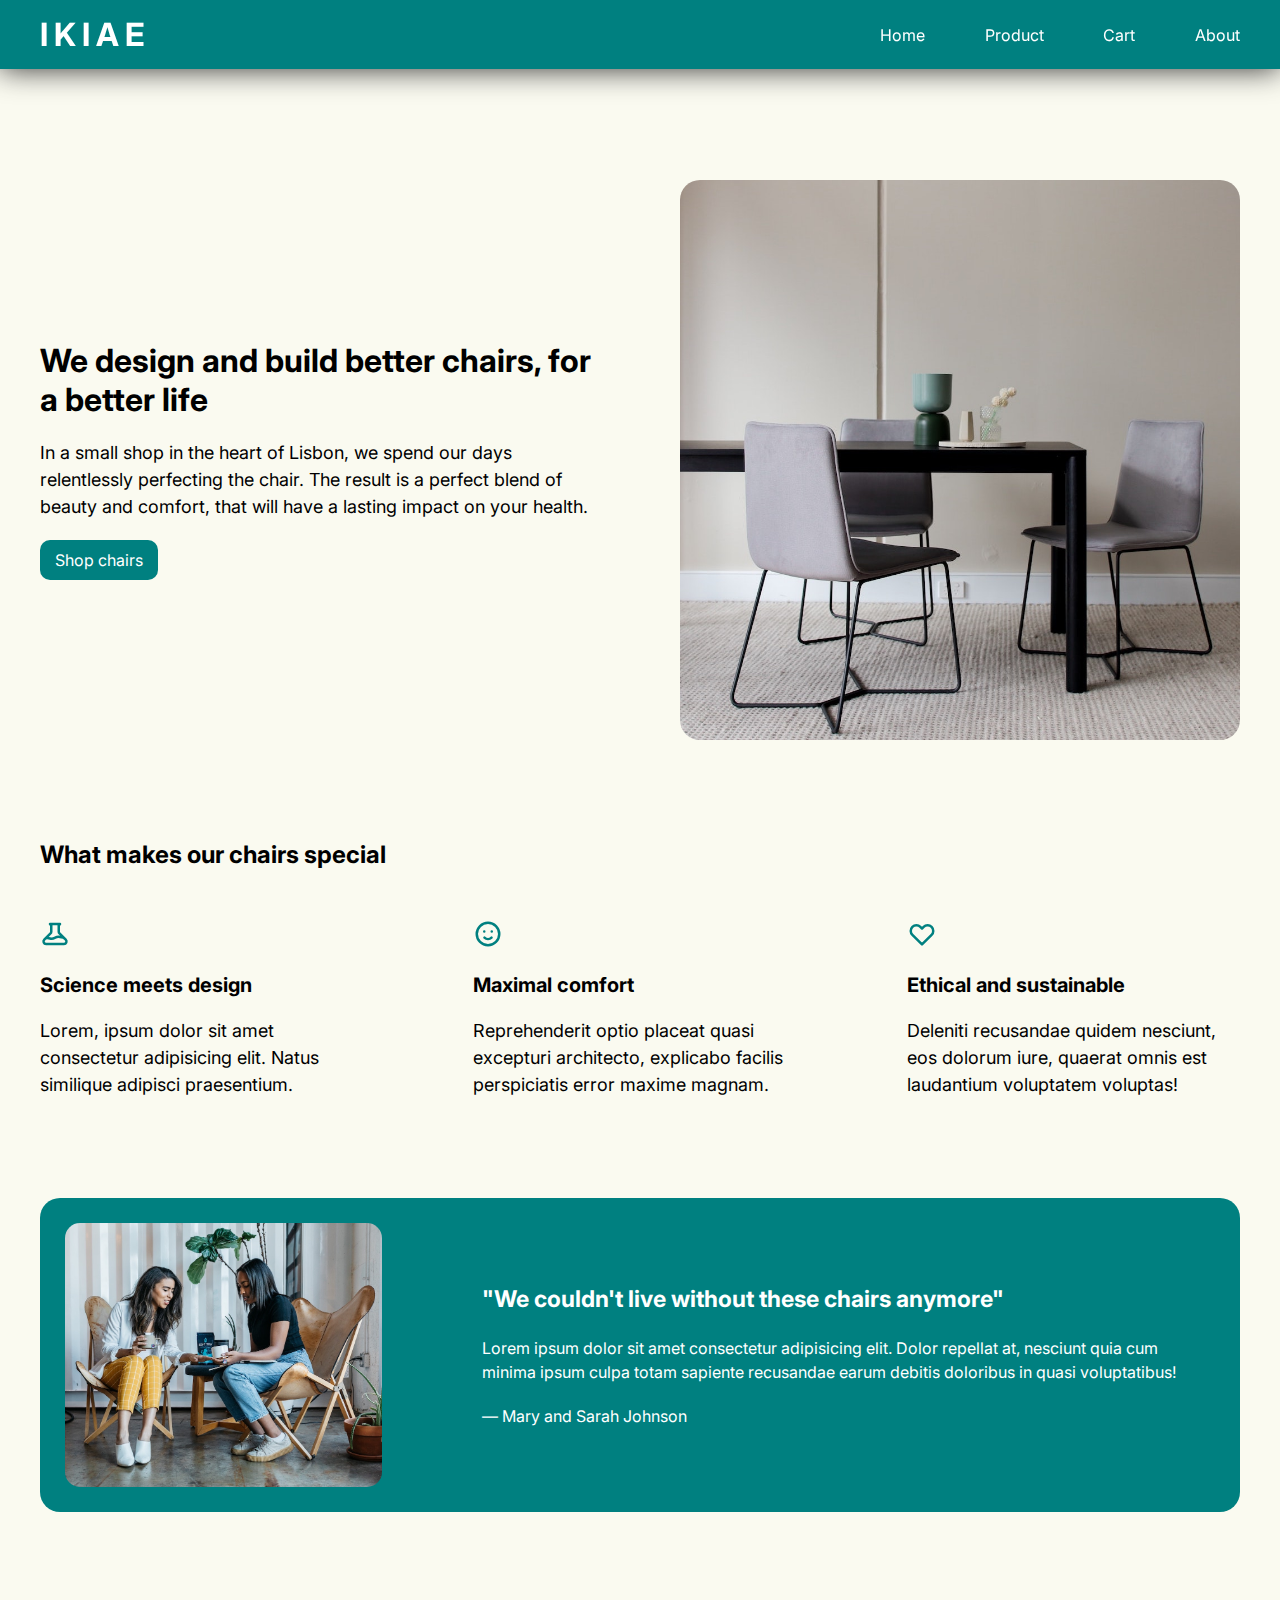
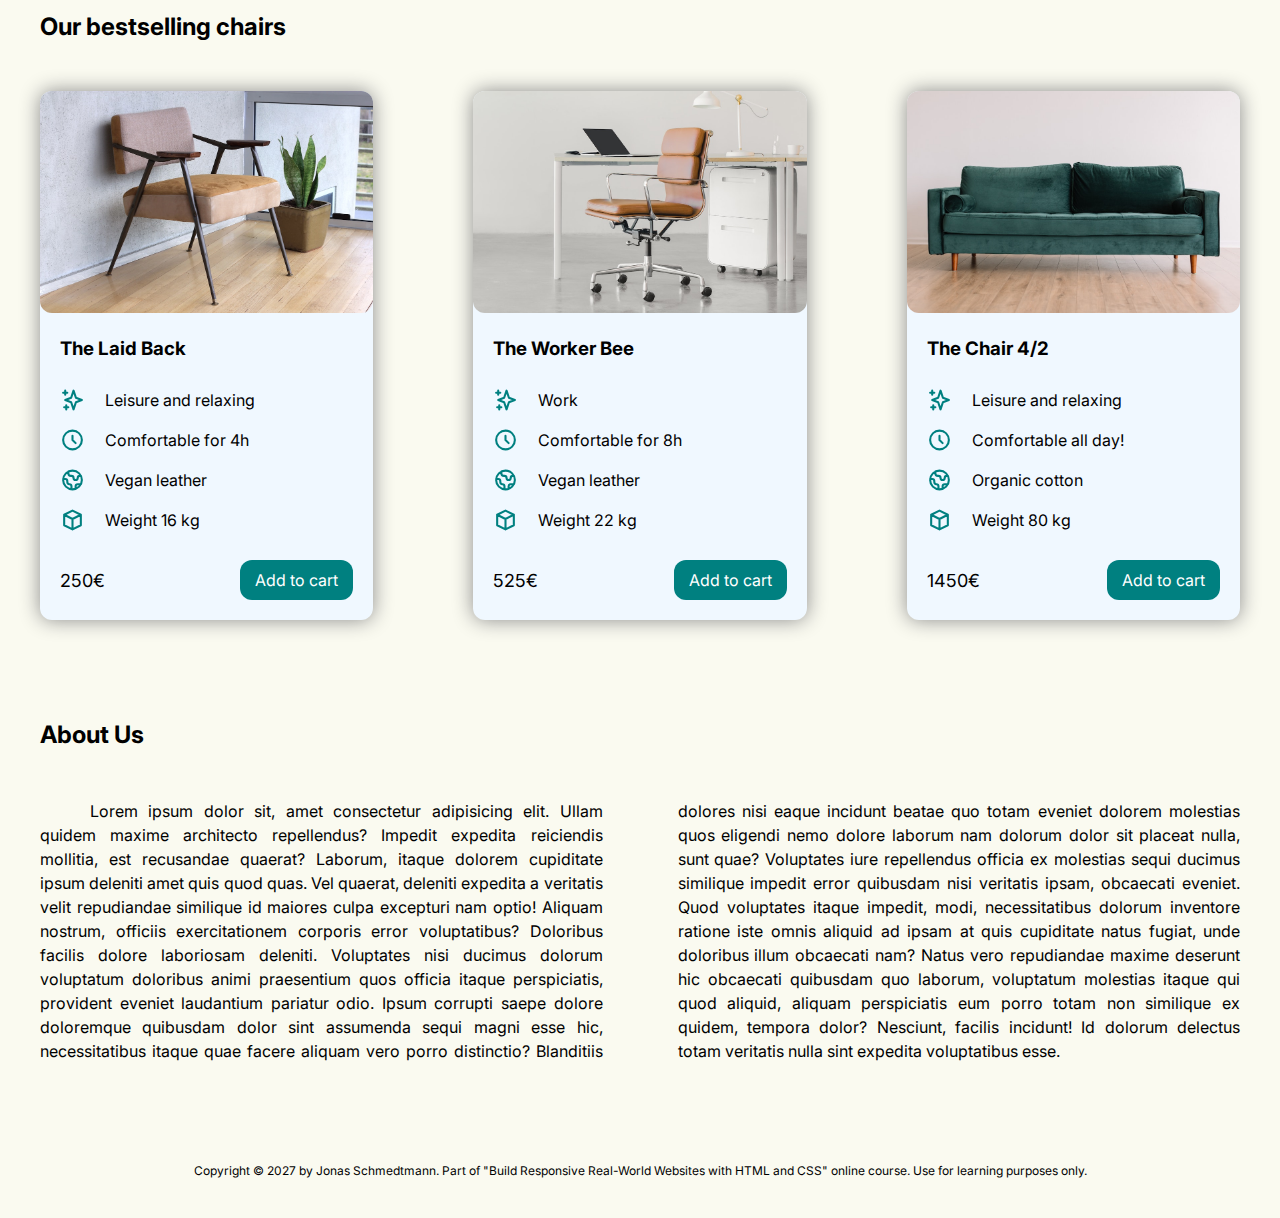
==== index.html @ 70941db6 "membuat project WP1" ====
<!DOCTYPE html>
<html lang="en">
  <head>
    <meta charset="UTF-8" />
    <meta http-equiv="X-UA-Compatible" content="IE=edge" />
    <meta name="viewport" content="width=device-width, initial-scale=1.0" />
    <link rel="stylesheet" href="style.css" />
    <!-- <link rel="stylesheet" href="style.css" /> -->

    <link rel="preconnect" href="https://fonts.googleapis.com" />
    <link rel="preconnect" href="https://fonts.gstatic.com" crossorigin />
    <link
      href="https://fonts.googleapis.com/css2?family=Golos+Text:wght@400;500;600;700;800;900&display=swap"
      rel="stylesheet"
    />

    <!-- inter -->
    <link rel="preconnect" href="https://fonts.googleapis.com" />
    <link rel="preconnect" href="https://fonts.gstatic.com" crossorigin />
    <link
      href="https://fonts.googleapis.com/css2?family=Inter:wght@100;200;300;400;500;600;700;800;900&display=swap"
      rel="stylesheet"
    />
    <title>PRACTICE</title>
  </head>
  <body>
    <div class="nav-container">
      <nav>
        <h1><a href="#">IKIAE</a></h1>
        <ul class="nav-list">
          <li><a href="#">Home</a></li>
          <li><a href="#product">Product</a></li>
          <li><a href="#">Cart</a></li>
          <li><a href="#about">About</a></li>
        </ul>
      </nav>
    </div>
    <div class="container">
      <header>
        <div class="header-text-box">
          <h1>We design and build better chairs, for a better life</h1>
          <p class="header-text">
            In a small shop in the heart of Lisbon, we spend our days
            relentlessly perfecting the chair. The result is a perfect blend of
            beauty and comfort, that will have a lasting impact on your health.
          </p>
          <a class="btn btn--big" href="#">Shop chairs</a>
        </div>
        <img class="hero-img" src="hero.jpg" alt="Photo" />
      </header>

      <section class="information-section">
        <h2>What makes our chairs special</h2>
        <div class="grid-3-cols">
          <div>
            <svg
              xmlns="http://www.w3.org/2000/svg"
              class="features-icon"
              fill="none"
              viewBox="0 0 24 24"
              stroke="currentColor"
            >
              <path
                stroke-linecap="round"
                stroke-linejoin="round"
                stroke-width="2"
                d="M19.428 15.428a2 2 0 00-1.022-.547l-2.387-.477a6 6 0 00-3.86.517l-.318.158a6 6 0 01-3.86.517L6.05 15.21a2 2 0 00-1.806.547M8 4h8l-1 1v5.172a2 2 0 00.586 1.414l5 5c1.26 1.26.367 3.414-1.415 3.414H4.828c-1.782 0-2.674-2.154-1.414-3.414l5-5A2 2 0 009 10.172V5L8 4z"
              />
            </svg>

            <p class="features-title"><strong>Science meets design</strong></p>
            <p class="features-text">
              Lorem, ipsum dolor sit amet consectetur adipisicing elit. Natus
              similique adipisci praesentium.
            </p>
          </div>

          <div>
            <svg
              xmlns="http://www.w3.org/2000/svg"
              class="features-icon"
              fill="none"
              viewBox="0 0 24 24"
              stroke="currentColor"
            >
              <path
                stroke-linecap="round"
                stroke-linejoin="round"
                stroke-width="2"
                d="M14.828 14.828a4 4 0 01-5.656 0M9 10h.01M15 10h.01M21 12a9 9 0 11-18 0 9 9 0 0118 0z"
              />
            </svg>
            <p class="features-title">
              <strong>Maximal comfort</strong>
            </p>
            <p class="features-text">
              Reprehenderit optio placeat quasi excepturi architecto, explicabo
              facilis perspiciatis error maxime magnam.
            </p>
          </div>

          <div>
            <svg
              xmlns="http://www.w3.org/2000/svg"
              class="features-icon"
              fill="none"
              viewBox="0 0 24 24"
              stroke="currentColor"
            >
              <path
                stroke-linecap="round"
                stroke-linejoin="round"
                stroke-width="2"
                d="M4.318 6.318a4.5 4.5 0 000 6.364L12 20.364l7.682-7.682a4.5 4.5 0 00-6.364-6.364L12 7.636l-1.318-1.318a4.5 4.5 0 00-6.364 0z"
              />
            </svg>
            <p class="features-title">
              <strong>Ethical and sustainable</strong>
            </p>
            <p class="features-text">
              Deleniti recusandae quidem nesciunt, eos dolorum iure, quaerat
              omnis est laudantium voluptatem voluptas!
            </p>
          </div>
        </div>
      </section>

      <section class="testimonial-section">
        <div class="grid-3-cols">
          <img src="customers.jpg" alt="People sitting on chairs" />
          <div class="testimonial-box">
            <h2>"We couldn't live without these chairs anymore"</h2>
            <blockquote class="testimonial-text">
              Lorem ipsum dolor sit amet consectetur adipisicing elit. Dolor
              repellat at, nesciunt quia cum minima ipsum culpa totam sapiente
              recusandae earum debitis doloribus in quasi voluptatibus!
            </blockquote>
            <p class="testimonial-author">&mdash; Mary and Sarah Johnson</p>
          </div>
        </div>
      </section>

      <section class="carousell">
        <h2 id="product">Our bestselling chairs</h2>
        <div class="grid-3-cols">
          <figure class="chair">
            <img src="chair-1.jpg" alt="Chair" />
            <div class="chair-box">
              <h3>The Laid Back</h3>
              <ul class="chair-details">
                <li>
                  <svg
                    xmlns="http://www.w3.org/2000/svg"
                    class="chair-icon"
                    fill="none"
                    viewBox="0 0 24 24"
                    stroke="currentColor"
                  >
                    <path
                      stroke-linecap="round"
                      stroke-linejoin="round"
                      stroke-width="2"
                      d="M5 3v4M3 5h4M6 17v4m-2-2h4m5-16l2.286 6.857L21 12l-5.714 2.143L13 21l-2.286-6.857L5 12l5.714-2.143L13 3z"
                    />
                  </svg>
                  <!-- Span is a generic INLINE text element, it doesn't have any meaning. It's like a div element, but inline -->
                  <span>Leisure and relaxing</span>
                </li>
                <li>
                  <svg
                    xmlns="http://www.w3.org/2000/svg"
                    class="chair-icon"
                    fill="none"
                    viewBox="0 0 24 24"
                    stroke="currentColor"
                  >
                    <path
                      stroke-linecap="round"
                      stroke-linejoin="round"
                      stroke-width="2"
                      d="M12 8v4l3 3m6-3a9 9 0 11-18 0 9 9 0 0118 0z"
                    />
                  </svg>
                  <span>Comfortable for 4h</span>
                </li>
                <li>
                  <svg
                    xmlns="http://www.w3.org/2000/svg"
                    class="chair-icon"
                    fill="none"
                    viewBox="0 0 24 24"
                    stroke="currentColor"
                  >
                    <path
                      stroke-linecap="round"
                      stroke-linejoin="round"
                      stroke-width="2"
                      d="M3.055 11H5a2 2 0 012 2v1a2 2 0 002 2 2 2 0 012 2v2.945M8 3.935V5.5A2.5 2.5 0 0010.5 8h.5a2 2 0 012 2 2 2 0 104 0 2 2 0 012-2h1.064M15 20.488V18a2 2 0 012-2h3.064M21 12a9 9 0 11-18 0 9 9 0 0118 0z"
                    />
                  </svg>
                  <span>Vegan leather</span>
                </li>
                <li>
                  <svg
                    xmlns="http://www.w3.org/2000/svg"
                    class="chair-icon"
                    fill="none"
                    viewBox="0 0 24 24"
                    stroke="currentColor"
                  >
                    <path
                      stroke-linecap="round"
                      stroke-linejoin="round"
                      stroke-width="2"
                      d="M20 7l-8-4-8 4m16 0l-8 4m8-4v10l-8 4m0-10L4 7m8 4v10M4 7v10l8 4"
                    />
                  </svg>
                  <span>Weight 16 kg</span>
                </li>
              </ul>
              <div class="chair-price">
                <strong>250€</strong>
                <a href="#" class="btn btn--small">Add to cart</a>
              </div>
            </div>
          </figure>

          <figure class="chair">
            <img src="chair-2.jpg" alt="Chair" />
            <div class="chair-box">
              <h3>The Worker Bee</h3>
              <ul class="chair-details">
                <li>
                  <svg
                    xmlns="http://www.w3.org/2000/svg"
                    class="chair-icon"
                    fill="none"
                    viewBox="0 0 24 24"
                    stroke="currentColor"
                  >
                    <path
                      stroke-linecap="round"
                      stroke-linejoin="round"
                      stroke-width="2"
                      d="M5 3v4M3 5h4M6 17v4m-2-2h4m5-16l2.286 6.857L21 12l-5.714 2.143L13 21l-2.286-6.857L5 12l5.714-2.143L13 3z"
                    />
                  </svg>
                  <span>Work</span>
                </li>
                <li>
                  <svg
                    xmlns="http://www.w3.org/2000/svg"
                    class="chair-icon"
                    fill="none"
                    viewBox="0 0 24 24"
                    stroke="currentColor"
                  >
                    <path
                      stroke-linecap="round"
                      stroke-linejoin="round"
                      stroke-width="2"
                      d="M12 8v4l3 3m6-3a9 9 0 11-18 0 9 9 0 0118 0z"
                    />
                  </svg>
                  <span>Comfortable for 8h</span>
                </li>
                <li>
                  <svg
                    xmlns="http://www.w3.org/2000/svg"
                    class="chair-icon"
                    fill="none"
                    viewBox="0 0 24 24"
                    stroke="currentColor"
                  >
                    <path
                      stroke-linecap="round"
                      stroke-linejoin="round"
                      stroke-width="2"
                      d="M3.055 11H5a2 2 0 012 2v1a2 2 0 002 2 2 2 0 012 2v2.945M8 3.935V5.5A2.5 2.5 0 0010.5 8h.5a2 2 0 012 2 2 2 0 104 0 2 2 0 012-2h1.064M15 20.488V18a2 2 0 012-2h3.064M21 12a9 9 0 11-18 0 9 9 0 0118 0z"
                    />
                  </svg>
                  <span>Vegan leather</span>
                </li>
                <li>
                  <svg
                    xmlns="http://www.w3.org/2000/svg"
                    class="chair-icon"
                    fill="none"
                    viewBox="0 0 24 24"
                    stroke="currentColor"
                  >
                    <path
                      stroke-linecap="round"
                      stroke-linejoin="round"
                      stroke-width="2"
                      d="M20 7l-8-4-8 4m16 0l-8 4m8-4v10l-8 4m0-10L4 7m8 4v10M4 7v10l8 4"
                    />
                  </svg>
                  <span>Weight 22 kg</span>
                </li>
              </ul>
              <div class="chair-price">
                <strong>525€</strong>
                <a href="#" class="btn btn--small">Add to cart</a>
              </div>
            </div>
          </figure>

          <figure class="chair">
            <img src="chair-3.jpg" alt="Chair" />
            <div class="chair-box">
              <h3>The Chair 4/2</h3>
              <ul class="chair-details">
                <li>
                  <svg
                    xmlns="http://www.w3.org/2000/svg"
                    class="chair-icon"
                    fill="none"
                    viewBox="0 0 24 24"
                    stroke="currentColor"
                  >
                    <path
                      stroke-linecap="round"
                      stroke-linejoin="round"
                      stroke-width="2"
                      d="M5 3v4M3 5h4M6 17v4m-2-2h4m5-16l2.286 6.857L21 12l-5.714 2.143L13 21l-2.286-6.857L5 12l5.714-2.143L13 3z"
                    />
                  </svg>
                  <span>Leisure and relaxing</span>
                </li>
                <li>
                  <svg
                    xmlns="http://www.w3.org/2000/svg"
                    class="chair-icon"
                    fill="none"
                    viewBox="0 0 24 24"
                    stroke="currentColor"
                  >
                    <path
                      stroke-linecap="round"
                      stroke-linejoin="round"
                      stroke-width="2"
                      d="M12 8v4l3 3m6-3a9 9 0 11-18 0 9 9 0 0118 0z"
                    />
                  </svg>
                  <span>Comfortable all day!</span>
                </li>
                <li>
                  <svg
                    xmlns="http://www.w3.org/2000/svg"
                    class="chair-icon"
                    fill="none"
                    viewBox="0 0 24 24"
                    stroke="currentColor"
                  >
                    <path
                      stroke-linecap="round"
                      stroke-linejoin="round"
                      stroke-width="2"
                      d="M3.055 11H5a2 2 0 012 2v1a2 2 0 002 2 2 2 0 012 2v2.945M8 3.935V5.5A2.5 2.5 0 0010.5 8h.5a2 2 0 012 2 2 2 0 104 0 2 2 0 012-2h1.064M15 20.488V18a2 2 0 012-2h3.064M21 12a9 9 0 11-18 0 9 9 0 0118 0z"
                    />
                  </svg>
                  <span>Organic cotton</span>
                </li>
                <li>
                  <svg
                    xmlns="http://www.w3.org/2000/svg"
                    class="chair-icon"
                    fill="none"
                    viewBox="0 0 24 24"
                    stroke="currentColor"
                  >
                    <path
                      stroke-linecap="round"
                      stroke-linejoin="round"
                      stroke-width="2"
                      d="M20 7l-8-4-8 4m16 0l-8 4m8-4v10l-8 4m0-10L4 7m8 4v10M4 7v10l8 4"
                    />
                  </svg>
                  <span>Weight 80 kg</span>
                </li>
              </ul>
              <div class="chair-price">
                <strong>1450€</strong>
                <a href="#" class="btn btn--small">Add to cart</a>
              </div>
            </div>
          </figure>
        </div>
      </section>

      <section id="about" class="about">
        <h2>About Us</h2>
        <p class="about-text">
          Lorem ipsum dolor sit, amet consectetur adipisicing elit. Ullam quidem
          maxime architecto repellendus? Impedit expedita reiciendis mollitia,
          est recusandae quaerat? Laborum, itaque dolorem cupiditate ipsum
          deleniti amet quis quod quas. Vel quaerat, deleniti expedita a
          veritatis velit repudiandae similique id maiores culpa excepturi nam
          optio! Aliquam nostrum, officiis exercitationem corporis error
          voluptatibus? Doloribus facilis dolore laboriosam deleniti. Voluptates
          nisi ducimus dolorum voluptatum doloribus animi praesentium quos
          officia itaque perspiciatis, provident eveniet laudantium pariatur
          odio. Ipsum corrupti saepe dolore doloremque quibusdam dolor sint
          assumenda sequi magni esse hic, necessitatibus itaque quae facere
          aliquam vero porro distinctio? Blanditiis dolores nisi eaque incidunt
          beatae quo totam eveniet dolorem molestias quos eligendi nemo dolore
          laborum nam dolorum dolor sit placeat nulla, sunt quae? Voluptates
          iure repellendus officia ex molestias sequi ducimus similique impedit
          error quibusdam nisi veritatis ipsam, obcaecati eveniet. Quod
          voluptates itaque impedit, modi, necessitatibus dolorum inventore
          ratione iste omnis aliquid ad ipsam at quis cupiditate natus fugiat,
          unde doloribus illum obcaecati nam? Natus vero repudiandae maxime
          deserunt hic obcaecati quibusdam quo laborum, voluptatum molestias
          itaque qui quod aliquid, aliquam perspiciatis eum porro totam non
          similique ex quidem, tempora dolor? Nesciunt, facilis incidunt! Id
          dolorum delectus totam veritatis nulla sint expedita voluptatibus
          esse.
        </p>
      </section>

      <footer>
        Copyright &copy; 2027 by Jonas Schmedtmann. Part of "Build Responsive
        Real-World Websites with HTML and CSS" online course. Use for learning
        purposes only.
      </footer>
    </div>
  </body>
</html>
---- style.css ----
* {
  margin: 0;
  padding: 0;
  box-sizing: border-box;
}

html {
  scroll-behavior: smooth;
}

body {
  /* font-family: sans-serif; */
  font-family: "Inter", sans-serif;
  /* font-family: "Golos Text", sans-serif; */
  background-color: rgb(250, 250, 240);
}

.container {
  max-width: 1280px;
  margin: 0 auto;
  padding: 40px;
}

img {
  width: 100%;
}

/* ================= NAV SECTION =================*/
.nav-container {
  width: 100%;
  background-color: teal;
  position: fixed;
  box-shadow: 0px 0px 30px 0px rgb(46, 46, 46);
}

.nav-container > nav {
  margin: 0 auto;
  max-width: 1280px;
  display: grid;
  /* grid-template-columns: repeat(2, 1fr); */
  /* grid-template-columns: 1fr 400px; */
  grid-template-columns: 70% 30%;
  padding: 15px 40px;
  justify-content: center;
}

nav h1 a {
  text-decoration: none;
  color: white;
  letter-spacing: 6px;
}

.nav-list {
  display: flex;
  justify-content: space-between;
  align-items: center;
}

.nav-list li {
  display: block;
  list-style-type: none;
}

.nav-list li a {
  text-decoration: none;
  color: white;
}

.nav-list li a:hover {
  color: wheat;
}

/* GRID */
/* nav {
  display: grid;
  grid-template-columns: 1fr 400px;
  padding: 20px 100px;
  background-color: teal;
}

nav h1 a {
  text-decoration: none;
  color: white;
  letter-spacing: 6px;
}

.nav-list {
  display: grid;
  grid-template-columns: repeat(4, 1fr);
}

.nav-list li {
  list-style-type: none;
}

.nav-list li a {
  text-decoration: none;
  color: white;
} */

/* FLEXBOX */
/* nav {
  display: flex;
  justify-content: space-around;
  padding: 20px 50px;
  background-color: teal;
  color: white;
}

.nav-list ul {
  display: flex;
  justify-content: space-around;
}

.nav-list li {
  display: inline-block;
  list-style-type: none;
}

.nav-list li a {
  text-decoration: none;
  color: white;
} */

/* ================= HERO SECTION =================*/

.hero-img {
  width: 100%;
  border-radius: 20px;
}

/* .hero-img {
  background-image: url("hero.jpg");
  background-size: contain no-repeat;
  background-position: center;
  border-radius: 30px;
} */

header {
  display: grid;
  grid-template-columns: repeat(2, 1fr);
  column-gap: 80px;
  margin-top: 50px;
  margin-top: 140px;
  margin-bottom: 100px;
}

.header-text-box {
  align-self: center;
}

.header-text {
  margin-bottom: 20px;
  line-height: 1.5;
  font-size: 18px;
}

.header-text-box h1 {
  margin-bottom: 20px;
}

/*button*/
.header-text-box a {
  background-color: teal;
  text-decoration: none;
  color: white;
  border-radius: 10px;
  display: inline-block;
  padding: 10px 15px;
}

.btn:hover {
  background-color: rgb(0, 112, 112);
}

/* ================= 1st SECTION =================*/
.information-section {
  margin-bottom: 100px;
}

.information-section > h2 {
  margin-bottom: 50px;
  font-size: 24px;
}

.grid-3-cols {
  display: grid;
  grid-template-columns: repeat(3, 1fr);
  column-gap: 100px;
}

.features-icon {
  width: 30px;
  margin-bottom: 20px;
  color: teal;
}

.features-title {
  margin-bottom: 20px;
  font-size: 20px;
}

.features-text {
  letter-spacing: 1.5;
  line-height: 1.5;
  font-size: 18px;
}

/* ================= 2nd SECTION =================*/
.testimonial-section {
  display: grid;
  background-color: teal;
  padding: 25px;
  border-radius: 20px;
  margin-bottom: 100px;
}

.grid-3-cols > img {
  border-radius: 15px;
}

.testimonial-box {
  grid-column: 2 / 4;
  color: white;
  line-height: 1.5;
  align-self: center;
}

.testimonial-box > h2 {
  font-size: 23px;
}

.testimonial-box > h2,
.testimonial-box > blockquote {
  margin-bottom: 20px;
}

/* ================= 2nd SECTION =================*/
.carousell {
  margin-bottom: 100px;
}

.carousell > h2 {
  margin-bottom: 50px;
}

.chair {
  grid-template-rows: repeat(2, 1fr);
  background-color: aliceblue;
  border-radius: 12px;
  display: inline-block;
  box-shadow: 0px 0px 20px 0px rgb(139, 139, 139);
}

.chair > img {
  border-radius: 12px;
  /* overflow-clip-margin: content-box;
  overflow: clip; */
  transition-timing-function: ease-in-out;
  transition: 0.2s;
}

.chair > img:hover {
  transform: scale(1.1);
}

.chair-box {
  margin: 20px;
}

.chair-box > h3,
.chair-box > ul {
  margin-bottom: 20px;
}

.chair-box > ul > li {
  list-style-type: none;
  display: flex;
  align-content: center;
  /* list-style-image: url(); */
}

.chair-icon {
  width: 25px;
  color: teal;
  margin-right: 20px;
}

.chair-details {
  line-height: 2.5;
}

/* .chair-details li span {
  font-size: 15px;
} */

.chair-price {
  display: flex;
  justify-content: space-between;
  align-items: center;
}

.chair-price > strong {
  font-size: 18px;
  font-weight: 400;
}

.chair-price > a {
  padding: 10px 15px;
  border-radius: 12px;
  background-color: teal;
  color: white;
  text-decoration: none;
}

footer {
  font-size: 12px;
  text-align: center;
}

/* ======================== ABOUT US ======================== */
.about {
  margin-bottom: 100px;
}

.about > h2 {
  margin-bottom: 50px;
}

.about > .about-text {
  line-height: 1.5;
  text-indent: 50px;
  column-count: 2;
  column-gap: 75px;
  text-align: justify;
}

/* ================ RESPONSIVE ================ */
@media screen and (max-width:1024px ) {
  .testimonial-3-cols {
    grid-template-columns: repeat(2, 1fr);
    gap: 50px;
    font-size: 16px;
  }
}


@media screen and (max-width:768px ) {
  .testimonial-3-cols {
    display: flex;
    flex-direction: column;
    padding: 30px;
  }
}


/*module.exports = {
  theme: {
    screens: {
      @media (min-width: 640px) { ... };
      // => @media (min-width: 768px) { ... }
      
      'lg': '1024px',
      // => @media (min-width: 1024px) { ... }

      'xl': '1280px',
      // => @media (min-width: 1280px) { ... }

      '2xl': '1536px',
      // => @media (min-width: 1536px) { ... }
    }
  }
} */
---- style.css ----
* {
  margin: 0;
  padding: 0;
  box-sizing: border-box;
}

html {
  scroll-behavior: smooth;
}

body {
  /* font-family: sans-serif; */
  font-family: "Inter", sans-serif;
  /* font-family: "Golos Text", sans-serif; */
  background-color: rgb(250, 250, 240);
}

.container {
  max-width: 1280px;
  margin: 0 auto;
  padding: 40px;
}

img {
  width: 100%;
}

/* ================= NAV SECTION =================*/
.nav-container {
  width: 100%;
  background-color: teal;
  position: fixed;
  box-shadow: 0px 0px 30px 0px rgb(46, 46, 46);
}

.nav-container > nav {
  margin: 0 auto;
  max-width: 1280px;
  display: grid;
  /* grid-template-columns: repeat(2, 1fr); */
  /* grid-template-columns: 1fr 400px; */
  grid-template-columns: 70% 30%;
  padding: 15px 40px;
  justify-content: center;
}

nav h1 a {
  text-decoration: none;
  color: white;
  letter-spacing: 6px;
}

.nav-list {
  display: flex;
  justify-content: space-between;
  align-items: center;
}

.nav-list li {
  display: block;
  list-style-type: none;
}

.nav-list li a {
  text-decoration: none;
  color: white;
}

.nav-list li a:hover {
  color: wheat;
}

/* GRID */
/* nav {
  display: grid;
  grid-template-columns: 1fr 400px;
  padding: 20px 100px;
  background-color: teal;
}

nav h1 a {
  text-decoration: none;
  color: white;
  letter-spacing: 6px;
}

.nav-list {
  display: grid;
  grid-template-columns: repeat(4, 1fr);
}

.nav-list li {
  list-style-type: none;
}

.nav-list li a {
  text-decoration: none;
  color: white;
} */

/* FLEXBOX */
/* nav {
  display: flex;
  justify-content: space-around;
  padding: 20px 50px;
  background-color: teal;
  color: white;
}

.nav-list ul {
  display: flex;
  justify-content: space-around;
}

.nav-list li {
  display: inline-block;
  list-style-type: none;
}

.nav-list li a {
  text-decoration: none;
  color: white;
} */

/* ================= HERO SECTION =================*/

.hero-img {
  width: 100%;
  border-radius: 20px;
}

/* .hero-img {
  background-image: url("hero.jpg");
  background-size: contain no-repeat;
  background-position: center;
  border-radius: 30px;
} */

header {
  display: grid;
  grid-template-columns: repeat(2, 1fr);
  column-gap: 80px;
  margin-top: 50px;
  margin-top: 140px;
  margin-bottom: 100px;
}

.header-text-box {
  align-self: center;
}

.header-text {
  margin-bottom: 20px;
  line-height: 1.5;
  font-size: 18px;
}

.header-text-box h1 {
  margin-bottom: 20px;
}

/*button*/
.header-text-box a {
  background-color: teal;
  text-decoration: none;
  color: white;
  border-radius: 10px;
  display: inline-block;
  padding: 10px 15px;
}

.btn:hover {
  background-color: rgb(0, 112, 112);
}

/* ================= 1st SECTION =================*/
.information-section {
  margin-bottom: 100px;
}

.information-section > h2 {
  margin-bottom: 50px;
  font-size: 24px;
}

.grid-3-cols {
  display: grid;
  grid-template-columns: repeat(3, 1fr);
  column-gap: 100px;
}

.features-icon {
  width: 30px;
  margin-bottom: 20px;
  color: teal;
}

.features-title {
  margin-bottom: 20px;
  font-size: 20px;
}

.features-text {
  letter-spacing: 1.5;
  line-height: 1.5;
  font-size: 18px;
}

/* ================= 2nd SECTION =================*/
.testimonial-section {
  display: grid;
  background-color: teal;
  padding: 25px;
  border-radius: 20px;
  margin-bottom: 100px;
}

.grid-3-cols > img {
  border-radius: 15px;
}

.testimonial-box {
  grid-column: 2 / 4;
  color: white;
  line-height: 1.5;
  align-self: center;
}

.testimonial-box > h2 {
  font-size: 23px;
}

.testimonial-box > h2,
.testimonial-box > blockquote {
  margin-bottom: 20px;
}

/* ================= 2nd SECTION =================*/
.carousell {
  margin-bottom: 100px;
}

.carousell > h2 {
  margin-bottom: 50px;
}

.chair {
  grid-template-rows: repeat(2, 1fr);
  background-color: aliceblue;
  border-radius: 12px;
  display: inline-block;
  box-shadow: 0px 0px 20px 0px rgb(139, 139, 139);
}

.chair > img {
  border-radius: 12px;
  /* overflow-clip-margin: content-box;
  overflow: clip; */
  transition-timing-function: ease-in-out;
  transition: 0.2s;
}

.chair > img:hover {
  transform: scale(1.1);
}

.chair-box {
  margin: 20px;
}

.chair-box > h3,
.chair-box > ul {
  margin-bottom: 20px;
}

.chair-box > ul > li {
  list-style-type: none;
  display: flex;
  align-content: center;
  /* list-style-image: url(); */
}

.chair-icon {
  width: 25px;
  color: teal;
  margin-right: 20px;
}

.chair-details {
  line-height: 2.5;
}

/* .chair-details li span {
  font-size: 15px;
} */

.chair-price {
  display: flex;
  justify-content: space-between;
  align-items: center;
}

.chair-price > strong {
  font-size: 18px;
  font-weight: 400;
}

.chair-price > a {
  padding: 10px 15px;
  border-radius: 12px;
  background-color: teal;
  color: white;
  text-decoration: none;
}

footer {
  font-size: 12px;
  text-align: center;
}

/* ======================== ABOUT US ======================== */
.about {
  margin-bottom: 100px;
}

.about > h2 {
  margin-bottom: 50px;
}

.about > .about-text {
  line-height: 1.5;
  text-indent: 50px;
  column-count: 2;
  column-gap: 75px;
  text-align: justify;
}

/* ================ RESPONSIVE ================ */
@media screen and (max-width:1024px ) {
  .testimonial-3-cols {
    grid-template-columns: repeat(2, 1fr);
    gap: 50px;
    font-size: 16px;
  }
}


@media screen and (max-width:768px ) {
  .testimonial-3-cols {
    display: flex;
    flex-direction: column;
    padding: 30px;
  }
}


/*module.exports = {
  theme: {
    screens: {
      @media (min-width: 640px) { ... };
      // => @media (min-width: 768px) { ... }
      
      'lg': '1024px',
      // => @media (min-width: 1024px) { ... }

      'xl': '1280px',
      // => @media (min-width: 1280px) { ... }

      '2xl': '1536px',
      // => @media (min-width: 1536px) { ... }
    }
  }
} */
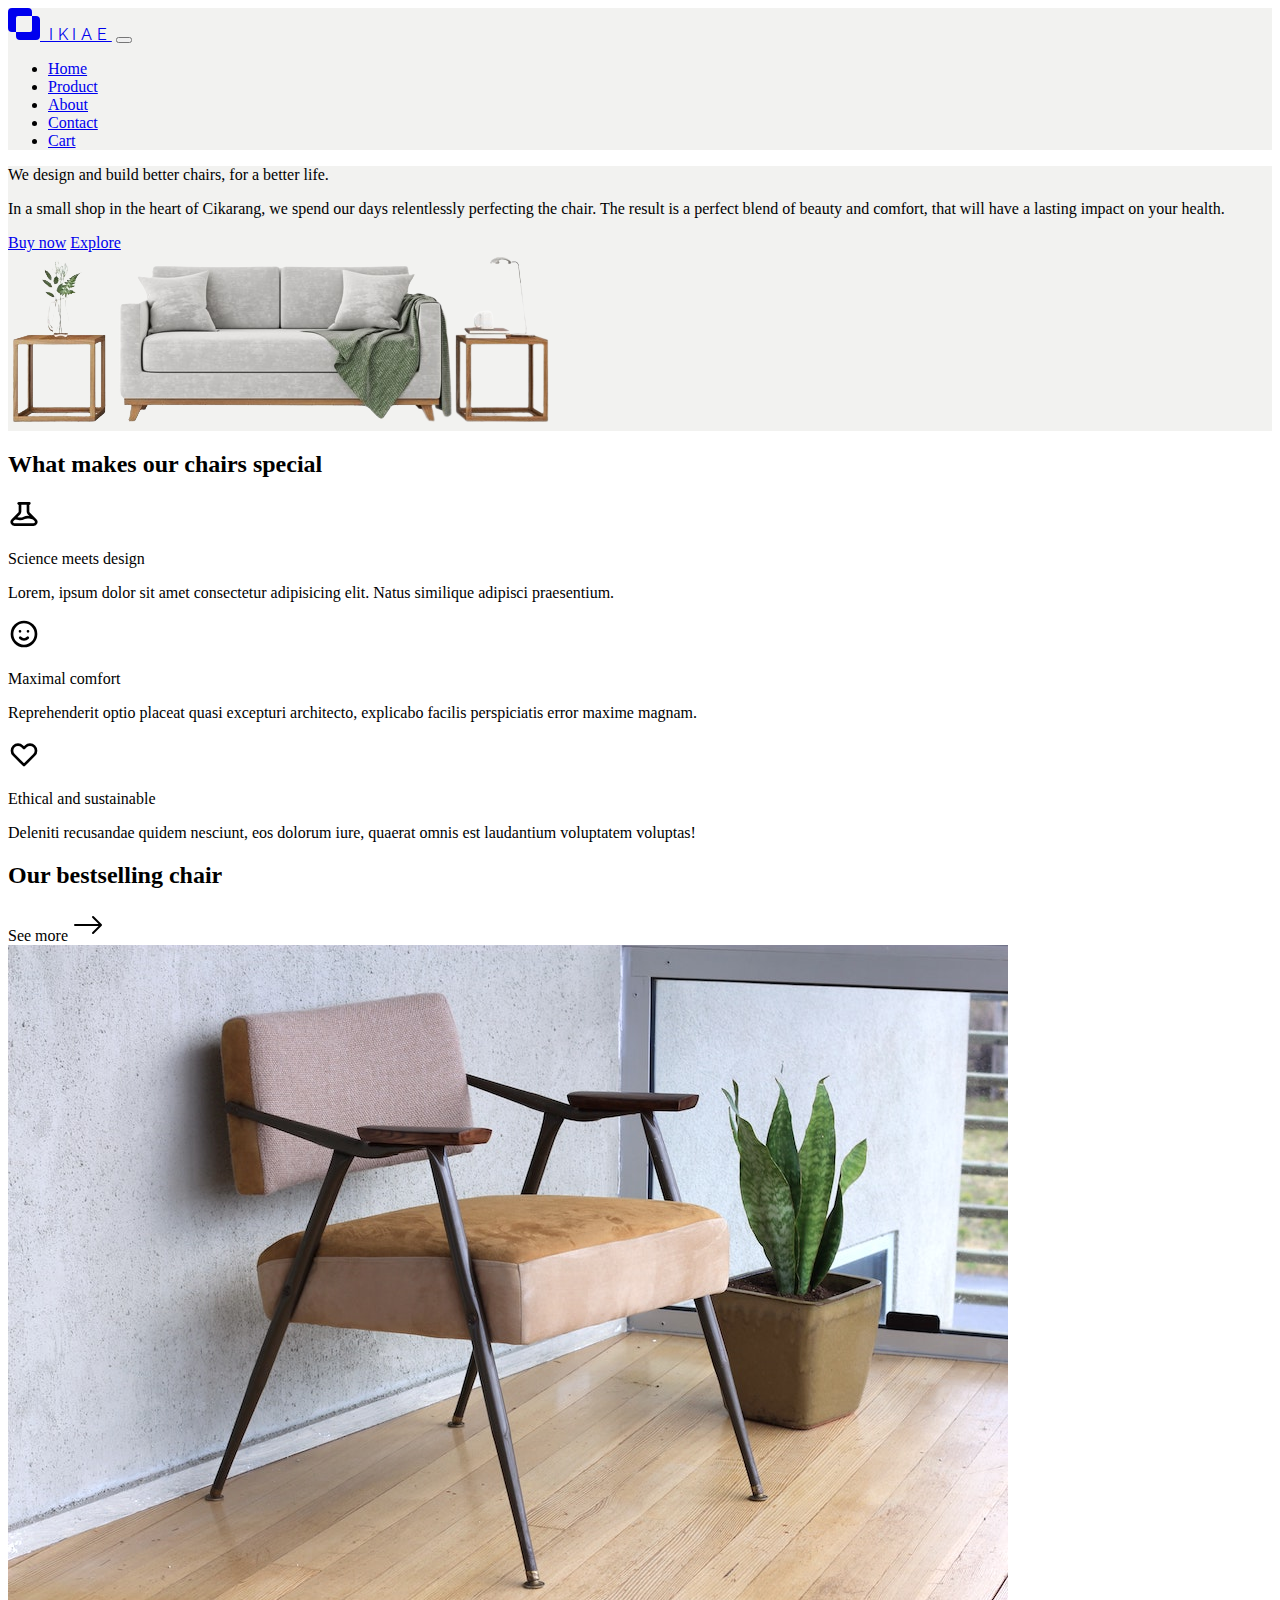
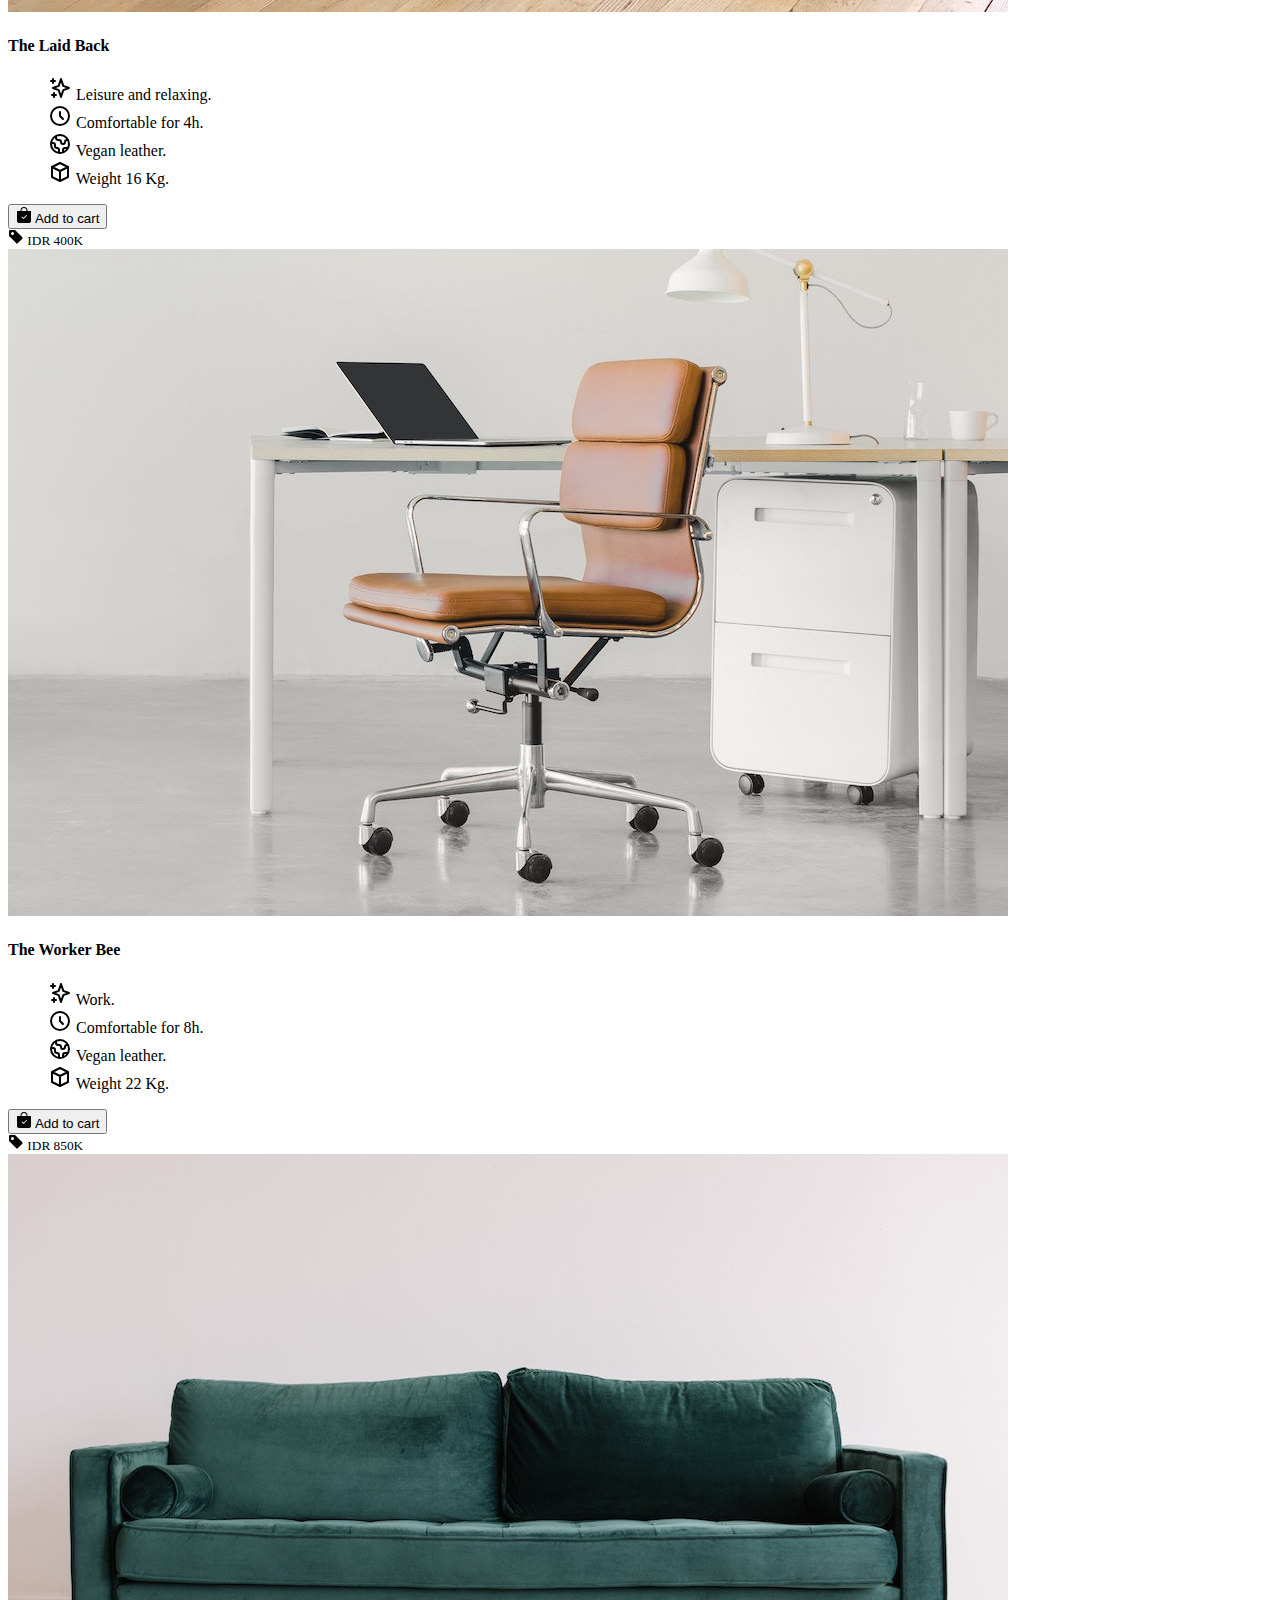
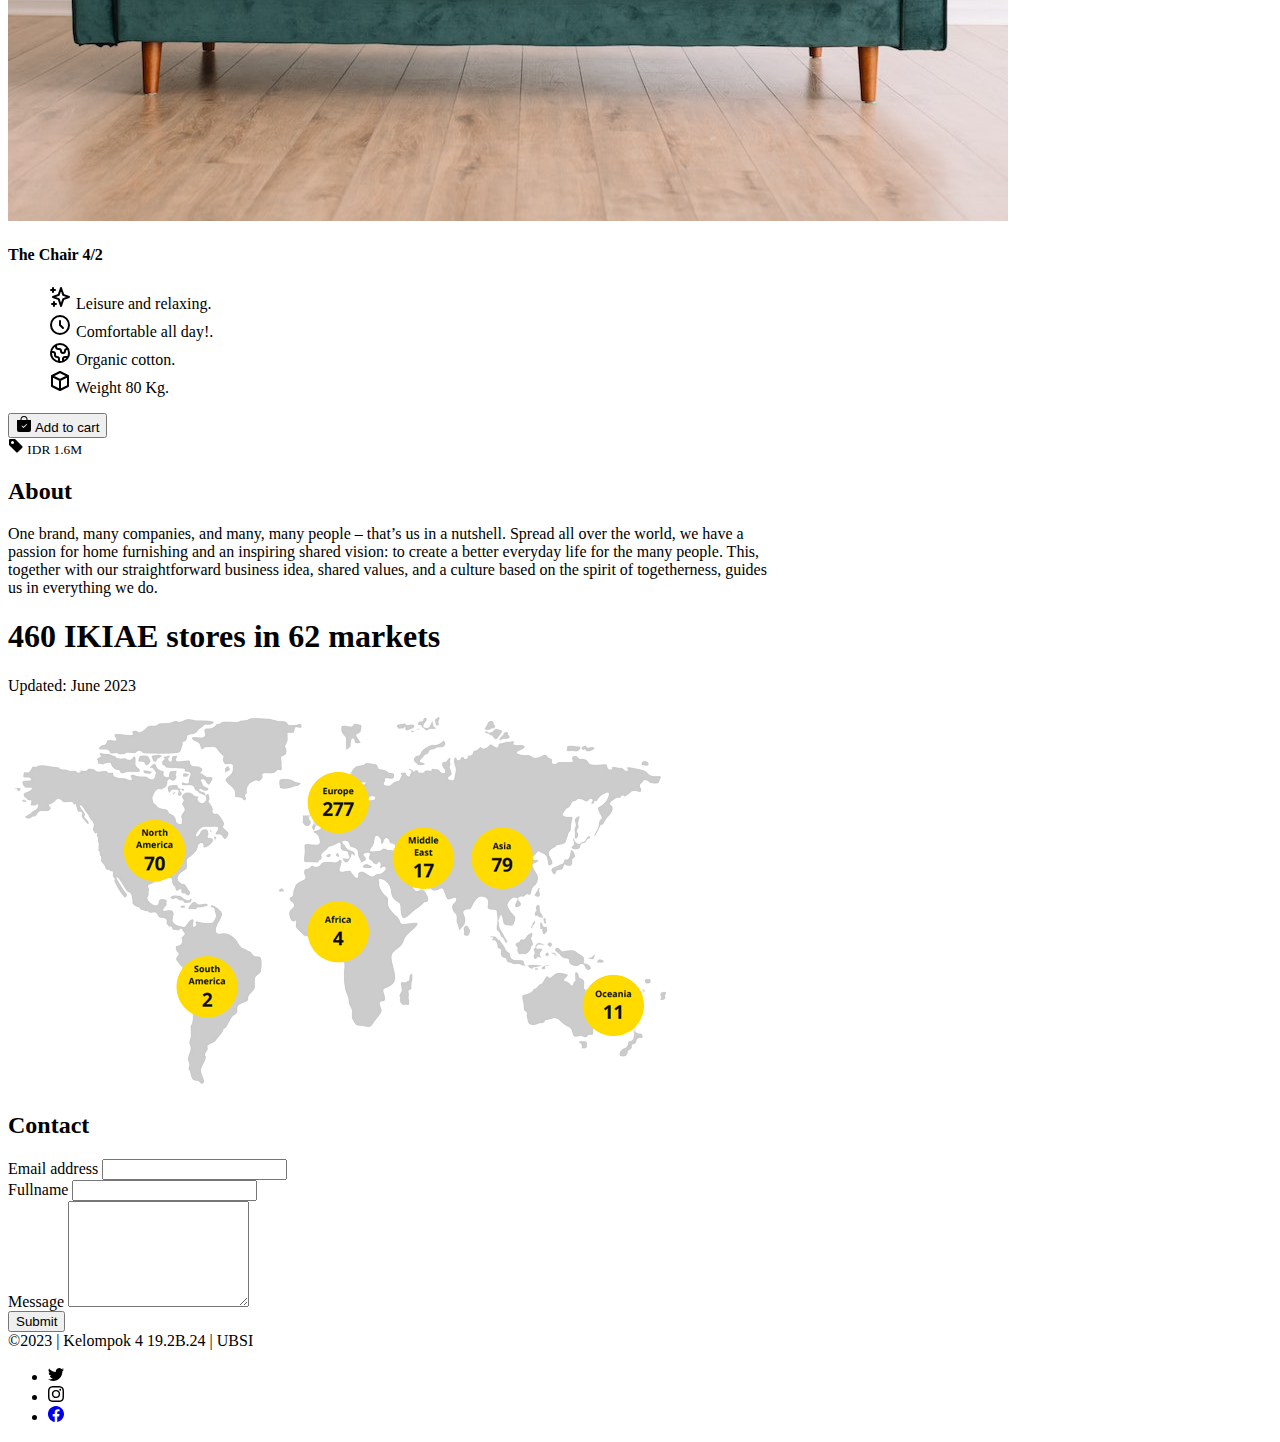
==== commit 58dbff77: "final project wp1" ====
--- a/index.html
+++ b/index.html
@@ -2,63 +2,145 @@
 <html lang="en">
   <head>
     <meta charset="UTF-8" />
-    <meta http-equiv="X-UA-Compatible" content="IE=edge" />
     <meta name="viewport" content="width=device-width, initial-scale=1.0" />
-    <link rel="stylesheet" href="style.css" />
-    <!-- <link rel="stylesheet" href="style.css" /> -->
-
+
+    <!-- GOOGLE FONT -->
     <link rel="preconnect" href="https://fonts.googleapis.com" />
     <link rel="preconnect" href="https://fonts.gstatic.com" crossorigin />
     <link
-      href="https://fonts.googleapis.com/css2?family=Golos+Text:wght@400;500;600;700;800;900&display=swap"
+      href="https://fonts.googleapis.com/css2?family=Raleway:wght@700;900&display=swap"
       rel="stylesheet"
     />
-
-    <!-- inter -->
-    <link rel="preconnect" href="https://fonts.googleapis.com" />
-    <link rel="preconnect" href="https://fonts.gstatic.com" crossorigin />
+    <!-- GOOGLE FONT -->
+
+    <!-- BOOTSTRAP DEPENDENCY -->
     <link
-      href="https://fonts.googleapis.com/css2?family=Inter:wght@100;200;300;400;500;600;700;800;900&display=swap"
+      href="https://cdn.jsdelivr.net/npm/bootstrap@5.3.0/dist/css/bootstrap.min.css"
       rel="stylesheet"
+      integrity="sha384-9ndCyUaIbzAi2FUVXJi0CjmCapSmO7SnpJef0486qhLnuZ2cdeRhO02iuK6FUUVM"
+      crossorigin="anonymous"
     />
-    <title>PRACTICE</title>
+    <!-- BOOTSTRAP DEPENDENCY -->
+    <title>IKIAE</title>
   </head>
+
+  <style>
+    #see_more {
+      margin-top: 3px;
+    }
+    #see_more:hover {
+      cursor: pointer;
+    }
+  </style>
+
   <body>
-    <div class="nav-container">
-      <nav>
-        <h1><a href="#">IKIAE</a></h1>
-        <ul class="nav-list">
-          <li><a href="#">Home</a></li>
-          <li><a href="#product">Product</a></li>
-          <li><a href="#">Cart</a></li>
-          <li><a href="#about">About</a></li>
-        </ul>
-      </nav>
-    </div>
-    <div class="container">
-      <header>
-        <div class="header-text-box">
-          <h1>We design and build better chairs, for a better life</h1>
-          <p class="header-text">
-            In a small shop in the heart of Lisbon, we spend our days
+    <!-- NAVBAR START -->
+    <nav
+      class="sticky-top navbar navbar-expand-lg py-2 px-3 text-danger"
+      style="background-color: #f2f2f0"
+    >
+      <div class="container">
+        <a
+          style="font-family: 'Raleway', sans-serif; letter-spacing: 0.3rem"
+          class="navbar-brand text-dark fw-semibold fs-4"
+          href="#"
+        >
+          <svg
+            xmlns="http://www.w3.org/2000/svg"
+            width="32"
+            height="32"
+            fill="currentColor"
+            class="bi bi-exclude text-success"
+            viewBox="0 0 16 16"
+          >
+            <path
+              d="M0 2a2 2 0 0 1 2-2h8a2 2 0 0 1 2 2v2h2a2 2 0 0 1 2 2v8a2 2 0 0 1-2 2H6a2 2 0 0 1-2-2v-2H2a2 2 0 0 1-2-2V2zm12 2H5a1 1 0 0 0-1 1v7h7a1 1 0 0 0 1-1V4z"
+            />
+          </svg>
+          IKIAE</a
+        >
+        <button
+          class="navbar-toggler"
+          type="button"
+          data-bs-toggle="collapse"
+          data-bs-target="#navbarNav"
+          aria-controls="navbarNav"
+          aria-expanded="false"
+          aria-label="Toggle navigation"
+        >
+          <span class="navbar-toggler-icon"></span>
+        </button>
+        <div class="collapse navbar-collapse" id="navbarNav">
+          <ul class="ms-auto navbar-nav">
+            <li class="nav-item">
+              <a class="me-5 nav-link active" aria-current="page" href="#"
+                >Home</a
+              >
+            </li>
+
+            <li class="nav-item">
+              <a class="me-5 nav-link active" href="#product">Product</a>
+            </li>
+
+            <li class="nav-item">
+              <a class="me-5 nav-link active" href="#about">About</a>
+            </li>
+
+            <li class="nav-item">
+              <a class="me-5 nav-link active" href="#contact">Contact</a>
+            </li>
+
+            <li class="nav-item">
+              <a class="nav-link active" href="#">Cart</a>
+            </li>
+          </ul>
+        </div>
+      </div>
+    </nav>
+    <!-- NAVBAR END -->
+
+    <!-- HERO -->
+    <div style="background-color: #f2f2f0" class="container-fluid py-md-5 py-0">
+      <div class="mx-auto row px-0 container py-5 d-md-flex flex-wrap-reverse">
+        <div class="col-lg my-auto py-5">
+          <p class="h1 md-h4 mb-4 fw-semibold">
+            We design and build better chairs, for a better life.
+          </p>
+          <p class="mb-4 text-secondary">
+            In a small shop in the heart of Cikarang, we spend our days
             relentlessly perfecting the chair. The result is a perfect blend of
             beauty and comfort, that will have a lasting impact on your health.
           </p>
-          <a class="btn btn--big" href="#">Shop chairs</a>
+          <a href="#" class="btn px-4 btn-success rounded-pill me-1">Buy now</a>
+          <a href="#" class="btn px-4 btn-outline-primary rounded-pill"
+            >Explore</a
+          >
         </div>
-        <img class="hero-img" src="hero.jpg" alt="Photo" />
-      </header>
-
-      <section class="information-section">
-        <h2>What makes our chairs special</h2>
-        <div class="grid-3-cols">
-          <div>
+        <div class="col-lg-7 my-auto py-5">
+          <img
+            class="img-fluid w-100 my-auto"
+            src="img/background-transparent.png"
+            alt=""
+          />
+        </div>
+      </div>
+    </div>
+    <!-- HERO -->
+
+    <!-- INFO START -->
+    <div class="container-fluid bg-body-tertiary pt-5">
+      <div class="container mx-auto pt-5">
+        <h2 class="fw-semibold mb-5">What makes our chairs special</h2>
+        <div class="row row-cols-1 row-cols-sm-2 row-cols-lg-3 g-3">
+          <div class="col">
             <svg
               xmlns="http://www.w3.org/2000/svg"
-              class="features-icon"
               fill="none"
               viewBox="0 0 24 24"
               stroke="currentColor"
+              width="32"
+              height="32"
+              class="text-success mb-3"
             >
               <path
                 stroke-linecap="round"
@@ -68,20 +150,25 @@
               />
             </svg>
 
-            <p class="features-title"><strong>Science meets design</strong></p>
-            <p class="features-text">
+            <p class="h3 features-title mb-3 fw-semibold">
+              Science meets design
+            </p>
+
+            <p>
               Lorem, ipsum dolor sit amet consectetur adipisicing elit. Natus
               similique adipisci praesentium.
             </p>
           </div>
 
-          <div>
+          <div class="col">
             <svg
               xmlns="http://www.w3.org/2000/svg"
-              class="features-icon"
               fill="none"
               viewBox="0 0 24 24"
               stroke="currentColor"
+              width="32"
+              height="32"
+              class="text-success mb-3"
             >
               <path
                 stroke-linecap="round"
@@ -90,22 +177,24 @@
                 d="M14.828 14.828a4 4 0 01-5.656 0M9 10h.01M15 10h.01M21 12a9 9 0 11-18 0 9 9 0 0118 0z"
               />
             </svg>
-            <p class="features-title">
-              <strong>Maximal comfort</strong>
-            </p>
-            <p class="features-text">
+
+            <p class="h3 features-title mb-3 fw-semibold">Maximal comfort</p>
+
+            <p>
               Reprehenderit optio placeat quasi excepturi architecto, explicabo
               facilis perspiciatis error maxime magnam.
             </p>
           </div>
 
-          <div>
+          <div class="col">
             <svg
               xmlns="http://www.w3.org/2000/svg"
-              class="features-icon"
               fill="none"
               viewBox="0 0 24 24"
               stroke="currentColor"
+              width="32"
+              height="32"
+              class="text-success mb-3"
             >
               <path
                 stroke-linecap="round"
@@ -114,316 +203,593 @@
                 d="M4.318 6.318a4.5 4.5 0 000 6.364L12 20.364l7.682-7.682a4.5 4.5 0 00-6.364-6.364L12 7.636l-1.318-1.318a4.5 4.5 0 00-6.364 0z"
               />
             </svg>
-            <p class="features-title">
-              <strong>Ethical and sustainable</strong>
+
+            <p class="h3 features-title mb-3 fw-semibold">
+              Ethical and sustainable
             </p>
-            <p class="features-text">
+
+            <p>
               Deleniti recusandae quidem nesciunt, eos dolorum iure, quaerat
               omnis est laudantium voluptatem voluptas!
             </p>
           </div>
         </div>
-      </section>
-
-      <section class="testimonial-section">
-        <div class="grid-3-cols">
-          <img src="customers.jpg" alt="People sitting on chairs" />
-          <div class="testimonial-box">
-            <h2>"We couldn't live without these chairs anymore"</h2>
-            <blockquote class="testimonial-text">
-              Lorem ipsum dolor sit amet consectetur adipisicing elit. Dolor
-              repellat at, nesciunt quia cum minima ipsum culpa totam sapiente
-              recusandae earum debitis doloribus in quasi voluptatibus!
-            </blockquote>
-            <p class="testimonial-author">&mdash; Mary and Sarah Johnson</p>
+      </div>
+    </div>
+    <!-- INFO END -->
+
+    <!-- CAROUSEL -->
+    <div class="album bg-body-tertiary pt-5 pb-5 container-fluid">
+      <div id="product" class="container py-5">
+        <div class="mb-3 d-flex justify-content-between align-center">
+          <h2 class="fw-semibold">Our bestselling chair</h2>
+          <div id="see_more">
+            <span>See more</span>
+            <svg
+              xmlns="http://www.w3.org/2000/svg"
+              width="32"
+              height="32"
+              fill="currentColor"
+              class="bi bi-arrow-right"
+              viewBox="0 0 16 16"
+            >
+              <path
+                fill-rule="evenodd"
+                d="M1 8a.5.5 0 0 1 .5-.5h11.793l-3.147-3.146a.5.5 0 0 1 .708-.708l4 4a.5.5 0 0 1 0 .708l-4 4a.5.5 0 0 1-.708-.708L13.293 8.5H1.5A.5.5 0 0 1 1 8z"
+              />
+            </svg>
           </div>
         </div>
-      </section>
-
-      <section class="carousell">
-        <h2 id="product">Our bestselling chairs</h2>
-        <div class="grid-3-cols">
-          <figure class="chair">
-            <img src="chair-1.jpg" alt="Chair" />
-            <div class="chair-box">
-              <h3>The Laid Back</h3>
-              <ul class="chair-details">
-                <li>
-                  <svg
-                    xmlns="http://www.w3.org/2000/svg"
-                    class="chair-icon"
-                    fill="none"
-                    viewBox="0 0 24 24"
-                    stroke="currentColor"
-                  >
-                    <path
-                      stroke-linecap="round"
-                      stroke-linejoin="round"
-                      stroke-width="2"
-                      d="M5 3v4M3 5h4M6 17v4m-2-2h4m5-16l2.286 6.857L21 12l-5.714 2.143L13 21l-2.286-6.857L5 12l5.714-2.143L13 3z"
-                    />
-                  </svg>
-                  <!-- Span is a generic INLINE text element, it doesn't have any meaning. It's like a div element, but inline -->
-                  <span>Leisure and relaxing</span>
-                </li>
-                <li>
-                  <svg
-                    xmlns="http://www.w3.org/2000/svg"
-                    class="chair-icon"
-                    fill="none"
-                    viewBox="0 0 24 24"
-                    stroke="currentColor"
-                  >
-                    <path
-                      stroke-linecap="round"
-                      stroke-linejoin="round"
-                      stroke-width="2"
-                      d="M12 8v4l3 3m6-3a9 9 0 11-18 0 9 9 0 0118 0z"
-                    />
-                  </svg>
-                  <span>Comfortable for 4h</span>
-                </li>
-                <li>
-                  <svg
-                    xmlns="http://www.w3.org/2000/svg"
-                    class="chair-icon"
-                    fill="none"
-                    viewBox="0 0 24 24"
-                    stroke="currentColor"
-                  >
-                    <path
-                      stroke-linecap="round"
-                      stroke-linejoin="round"
-                      stroke-width="2"
-                      d="M3.055 11H5a2 2 0 012 2v1a2 2 0 002 2 2 2 0 012 2v2.945M8 3.935V5.5A2.5 2.5 0 0010.5 8h.5a2 2 0 012 2 2 2 0 104 0 2 2 0 012-2h1.064M15 20.488V18a2 2 0 012-2h3.064M21 12a9 9 0 11-18 0 9 9 0 0118 0z"
-                    />
-                  </svg>
-                  <span>Vegan leather</span>
-                </li>
-                <li>
-                  <svg
-                    xmlns="http://www.w3.org/2000/svg"
-                    class="chair-icon"
-                    fill="none"
-                    viewBox="0 0 24 24"
-                    stroke="currentColor"
-                  >
-                    <path
-                      stroke-linecap="round"
-                      stroke-linejoin="round"
-                      stroke-width="2"
-                      d="M20 7l-8-4-8 4m16 0l-8 4m8-4v10l-8 4m0-10L4 7m8 4v10M4 7v10l8 4"
-                    />
-                  </svg>
-                  <span>Weight 16 kg</span>
-                </li>
-              </ul>
-              <div class="chair-price">
-                <strong>250€</strong>
-                <a href="#" class="btn btn--small">Add to cart</a>
+        <div class="row row-cols-1 row-cols-sm-2 row-cols-lg-3 g-3">
+          <!-- CARD START 1 -->
+          <div class="col">
+            <div class="card shadow-sm">
+              <img class="rounded-top img-fluid" src="img/chair-1.jpg" alt="" />
+              <div class="card-body">
+                <h4 class="fw-semibold">The Laid Back</h4>
+                <div class="my-4 card-text">
+                  <ul class="list-group">
+                    <li style="list-style-type: none" class="mb-3">
+                      <svg
+                        xmlns="http://www.w3.org/2000/svg"
+                        fill="none"
+                        viewBox="0 0 24 24"
+                        stroke="currentColor"
+                        width="24"
+                        height="24"
+                        class="text-secondary me-2"
+                      >
+                        <path
+                          stroke-linecap="round"
+                          stroke-linejoin="round"
+                          stroke-width="2"
+                          d="M5 3v4M3 5h4M6 17v4m-2-2h4m5-16l2.286 6.857L21 12l-5.714 2.143L13 21l-2.286-6.857L5 12l5.714-2.143L13 3z"
+                        />
+                      </svg>
+                      <span>Leisure and relaxing.</span>
+                    </li>
+
+                    <li style="list-style-type: none" class="mb-3">
+                      <svg
+                        xmlns="http://www.w3.org/2000/svg"
+                        fill="none"
+                        viewBox="0 0 24 24"
+                        stroke="currentColor"
+                        width="24"
+                        height="24"
+                        class="text-secondary me-2"
+                      >
+                        <path
+                          stroke-linecap="round"
+                          stroke-linejoin="round"
+                          stroke-width="2"
+                          d="M12 8v4l3 3m6-3a9 9 0 11-18 0 9 9 0 0118 0z"
+                        />
+                      </svg>
+                      <span>Comfortable for 4h.</span>
+                    </li>
+
+                    <li style="list-style-type: none" class="mb-3">
+                      <svg
+                        xmlns="http://www.w3.org/2000/svg"
+                        fill="none"
+                        viewBox="0 0 24 24"
+                        stroke="currentColor"
+                        width="24"
+                        height="24"
+                        class="text-secondary me-2"
+                      >
+                        <path
+                          stroke-linecap="round"
+                          stroke-linejoin="round"
+                          stroke-width="2"
+                          d="M3.055 11H5a2 2 0 012 2v1a2 2 0 002 2 2 2 0 012 2v2.945M8 3.935V5.5A2.5 2.5 0 0010.5 8h.5a2 2 0 012 2 2 2 0 104 0 2 2 0 012-2h1.064M15 20.488V18a2 2 0 012-2h3.064M21 12a9 9 0 11-18 0 9 9 0 0118 0z"
+                        />
+                      </svg>
+                      <span>Vegan leather.</span>
+                    </li>
+
+                    <li style="list-style-type: none">
+                      <svg
+                        xmlns="http://www.w3.org/2000/svg"
+                        fill="none"
+                        viewBox="0 0 24 24"
+                        stroke="currentColor"
+                        width="24"
+                        height="24"
+                        class="text-secondary me-2"
+                      >
+                        <path
+                          stroke-linecap="round"
+                          stroke-linejoin="round"
+                          stroke-width="2"
+                          d="M20 7l-8-4-8 4m16 0l-8 4m8-4v10l-8 4m0-10L4 7m8 4v10M4 7v10l8 4"
+                        />
+                      </svg>
+                      <span>Weight 16 Kg.</span>
+                    </li>
+                  </ul>
+                </div>
+
+                <div class="d-flex justify-content-between align-items-center">
+                  <div class="btn-group">
+                    <button class="btn btn-sm btn-outline-secondary">
+                      <svg
+                        class="mb-1 me-1"
+                        xmlns="http://www.w3.org/2000/svg"
+                        width="16"
+                        height="16"
+                        fill="currentColor"
+                        class="bi bi-bag-check-fill me-1"
+                        viewBox="0 0 16 16"
+                      >
+                        <path
+                          fill-rule="evenodd"
+                          d="M10.5 3.5a2.5 2.5 0 0 0-5 0V4h5v-.5zm1 0V4H15v10a2 2 0 0 1-2 2H3a2 2 0 0 1-2-2V4h3.5v-.5a3.5 3.5 0 1 1 7 0zm-.646 5.354a.5.5 0 0 0-.708-.708L7.5 10.793 6.354 9.646a.5.5 0 1 0-.708.708l1.5 1.5a.5.5 0 0 0 .708 0l3-3z"
+                        />
+                      </svg>
+                      Add to cart
+                    </button>
+                  </div>
+                  <small class="text-body-secondary">
+                    <svg
+                      xmlns="http://www.w3.org/2000/svg"
+                      width="16"
+                      height="16"
+                      fill="currentColor"
+                      class="bi bi-tag-fill"
+                      viewBox="0 0 16 16"
+                    >
+                      <path
+                        d="M2 1a1 1 0 0 0-1 1v4.586a1 1 0 0 0 .293.707l7 7a1 1 0 0 0 1.414 0l4.586-4.586a1 1 0 0 0 0-1.414l-7-7A1 1 0 0 0 6.586 1H2zm4 3.5a1.5 1.5 0 1 1-3 0 1.5 1.5 0 0 1 3 0z"
+                      />
+                    </svg>
+                    IDR 400K
+                  </small>
+                </div>
               </div>
             </div>
-          </figure>
-
-          <figure class="chair">
-            <img src="chair-2.jpg" alt="Chair" />
-            <div class="chair-box">
-              <h3>The Worker Bee</h3>
-              <ul class="chair-details">
-                <li>
-                  <svg
-                    xmlns="http://www.w3.org/2000/svg"
-                    class="chair-icon"
-                    fill="none"
-                    viewBox="0 0 24 24"
-                    stroke="currentColor"
-                  >
-                    <path
-                      stroke-linecap="round"
-                      stroke-linejoin="round"
-                      stroke-width="2"
-                      d="M5 3v4M3 5h4M6 17v4m-2-2h4m5-16l2.286 6.857L21 12l-5.714 2.143L13 21l-2.286-6.857L5 12l5.714-2.143L13 3z"
-                    />
-                  </svg>
-                  <span>Work</span>
-                </li>
-                <li>
-                  <svg
-                    xmlns="http://www.w3.org/2000/svg"
-                    class="chair-icon"
-                    fill="none"
-                    viewBox="0 0 24 24"
-                    stroke="currentColor"
-                  >
-                    <path
-                      stroke-linecap="round"
-                      stroke-linejoin="round"
-                      stroke-width="2"
-                      d="M12 8v4l3 3m6-3a9 9 0 11-18 0 9 9 0 0118 0z"
-                    />
-                  </svg>
-                  <span>Comfortable for 8h</span>
-                </li>
-                <li>
-                  <svg
-                    xmlns="http://www.w3.org/2000/svg"
-                    class="chair-icon"
-                    fill="none"
-                    viewBox="0 0 24 24"
-                    stroke="currentColor"
-                  >
-                    <path
-                      stroke-linecap="round"
-                      stroke-linejoin="round"
-                      stroke-width="2"
-                      d="M3.055 11H5a2 2 0 012 2v1a2 2 0 002 2 2 2 0 012 2v2.945M8 3.935V5.5A2.5 2.5 0 0010.5 8h.5a2 2 0 012 2 2 2 0 104 0 2 2 0 012-2h1.064M15 20.488V18a2 2 0 012-2h3.064M21 12a9 9 0 11-18 0 9 9 0 0118 0z"
-                    />
-                  </svg>
-                  <span>Vegan leather</span>
-                </li>
-                <li>
-                  <svg
-                    xmlns="http://www.w3.org/2000/svg"
-                    class="chair-icon"
-                    fill="none"
-                    viewBox="0 0 24 24"
-                    stroke="currentColor"
-                  >
-                    <path
-                      stroke-linecap="round"
-                      stroke-linejoin="round"
-                      stroke-width="2"
-                      d="M20 7l-8-4-8 4m16 0l-8 4m8-4v10l-8 4m0-10L4 7m8 4v10M4 7v10l8 4"
-                    />
-                  </svg>
-                  <span>Weight 22 kg</span>
-                </li>
-              </ul>
-              <div class="chair-price">
-                <strong>525€</strong>
-                <a href="#" class="btn btn--small">Add to cart</a>
+          </div>
+          <!-- CARD END 1 -->
+
+          <!-- CARD START 2 -->
+          <div class="col">
+            <div class="card shadow-sm">
+              <img class="rounded-top img-fluid" src="img/chair-2.jpg" alt="" />
+              <div class="card-body">
+                <h4 class="fw-semibold">The Worker Bee</h4>
+                <div class="my-4 card-text">
+                  <ul class="list-group">
+                    <li style="list-style-type: none" class="mb-3">
+                      <svg
+                        xmlns="http://www.w3.org/2000/svg"
+                        fill="none"
+                        viewBox="0 0 24 24"
+                        stroke="currentColor"
+                        width="24"
+                        height="24"
+                        class="text-secondary me-2"
+                      >
+                        <path
+                          stroke-linecap="round"
+                          stroke-linejoin="round"
+                          stroke-width="2"
+                          d="M5 3v4M3 5h4M6 17v4m-2-2h4m5-16l2.286 6.857L21 12l-5.714 2.143L13 21l-2.286-6.857L5 12l5.714-2.143L13 3z"
+                        />
+                      </svg>
+                      <span>Work.</span>
+                    </li>
+
+                    <li style="list-style-type: none" class="mb-3">
+                      <svg
+                        xmlns="http://www.w3.org/2000/svg"
+                        fill="none"
+                        viewBox="0 0 24 24"
+                        stroke="currentColor"
+                        width="24"
+                        height="24"
+                        class="text-secondary me-2"
+                      >
+                        <path
+                          stroke-linecap="round"
+                          stroke-linejoin="round"
+                          stroke-width="2"
+                          d="M12 8v4l3 3m6-3a9 9 0 11-18 0 9 9 0 0118 0z"
+                        />
+                      </svg>
+                      <span>Comfortable for 8h.</span>
+                    </li>
+
+                    <li style="list-style-type: none" class="mb-3">
+                      <svg
+                        xmlns="http://www.w3.org/2000/svg"
+                        fill="none"
+                        viewBox="0 0 24 24"
+                        stroke="currentColor"
+                        width="24"
+                        height="24"
+                        class="text-secondary me-2"
+                      >
+                        <path
+                          stroke-linecap="round"
+                          stroke-linejoin="round"
+                          stroke-width="2"
+                          d="M3.055 11H5a2 2 0 012 2v1a2 2 0 002 2 2 2 0 012 2v2.945M8 3.935V5.5A2.5 2.5 0 0010.5 8h.5a2 2 0 012 2 2 2 0 104 0 2 2 0 012-2h1.064M15 20.488V18a2 2 0 012-2h3.064M21 12a9 9 0 11-18 0 9 9 0 0118 0z"
+                        />
+                      </svg>
+                      <span>Vegan leather.</span>
+                    </li>
+
+                    <li style="list-style-type: none">
+                      <svg
+                        xmlns="http://www.w3.org/2000/svg"
+                        fill="none"
+                        viewBox="0 0 24 24"
+                        stroke="currentColor"
+                        width="24"
+                        height="24"
+                        class="text-secondary me-2"
+                      >
+                        <path
+                          stroke-linecap="round"
+                          stroke-linejoin="round"
+                          stroke-width="2"
+                          d="M20 7l-8-4-8 4m16 0l-8 4m8-4v10l-8 4m0-10L4 7m8 4v10M4 7v10l8 4"
+                        />
+                      </svg>
+                      <span>Weight 22 Kg.</span>
+                    </li>
+                  </ul>
+                </div>
+
+                <div class="d-flex justify-content-between align-items-center">
+                  <div class="btn-group">
+                    <button class="btn btn-sm btn-outline-secondary">
+                      <svg
+                        class="mb-1 me-1"
+                        xmlns="http://www.w3.org/2000/svg"
+                        width="16"
+                        height="16"
+                        fill="currentColor"
+                        class="bi bi-bag-check-fill me-1"
+                        viewBox="0 0 16 16"
+                      >
+                        <path
+                          fill-rule="evenodd"
+                          d="M10.5 3.5a2.5 2.5 0 0 0-5 0V4h5v-.5zm1 0V4H15v10a2 2 0 0 1-2 2H3a2 2 0 0 1-2-2V4h3.5v-.5a3.5 3.5 0 1 1 7 0zm-.646 5.354a.5.5 0 0 0-.708-.708L7.5 10.793 6.354 9.646a.5.5 0 1 0-.708.708l1.5 1.5a.5.5 0 0 0 .708 0l3-3z"
+                        />
+                      </svg>
+                      Add to cart
+                    </button>
+                  </div>
+                  <small class="text-body-secondary">
+                    <svg
+                      xmlns="http://www.w3.org/2000/svg"
+                      width="16"
+                      height="16"
+                      fill="currentColor"
+                      class="bi bi-tag-fill"
+                      viewBox="0 0 16 16"
+                    >
+                      <path
+                        d="M2 1a1 1 0 0 0-1 1v4.586a1 1 0 0 0 .293.707l7 7a1 1 0 0 0 1.414 0l4.586-4.586a1 1 0 0 0 0-1.414l-7-7A1 1 0 0 0 6.586 1H2zm4 3.5a1.5 1.5 0 1 1-3 0 1.5 1.5 0 0 1 3 0z"
+                      />
+                    </svg>
+                    IDR 850K
+                  </small>
+                </div>
               </div>
             </div>
-          </figure>
-
-          <figure class="chair">
-            <img src="chair-3.jpg" alt="Chair" />
-            <div class="chair-box">
-              <h3>The Chair 4/2</h3>
-              <ul class="chair-details">
-                <li>
-                  <svg
-                    xmlns="http://www.w3.org/2000/svg"
-                    class="chair-icon"
-                    fill="none"
-                    viewBox="0 0 24 24"
-                    stroke="currentColor"
-                  >
-                    <path
-                      stroke-linecap="round"
-                      stroke-linejoin="round"
-                      stroke-width="2"
-                      d="M5 3v4M3 5h4M6 17v4m-2-2h4m5-16l2.286 6.857L21 12l-5.714 2.143L13 21l-2.286-6.857L5 12l5.714-2.143L13 3z"
-                    />
-                  </svg>
-                  <span>Leisure and relaxing</span>
-                </li>
-                <li>
-                  <svg
-                    xmlns="http://www.w3.org/2000/svg"
-                    class="chair-icon"
-                    fill="none"
-                    viewBox="0 0 24 24"
-                    stroke="currentColor"
-                  >
-                    <path
-                      stroke-linecap="round"
-                      stroke-linejoin="round"
-                      stroke-width="2"
-                      d="M12 8v4l3 3m6-3a9 9 0 11-18 0 9 9 0 0118 0z"
-                    />
-                  </svg>
-                  <span>Comfortable all day!</span>
-                </li>
-                <li>
-                  <svg
-                    xmlns="http://www.w3.org/2000/svg"
-                    class="chair-icon"
-                    fill="none"
-                    viewBox="0 0 24 24"
-                    stroke="currentColor"
-                  >
-                    <path
-                      stroke-linecap="round"
-                      stroke-linejoin="round"
-                      stroke-width="2"
-                      d="M3.055 11H5a2 2 0 012 2v1a2 2 0 002 2 2 2 0 012 2v2.945M8 3.935V5.5A2.5 2.5 0 0010.5 8h.5a2 2 0 012 2 2 2 0 104 0 2 2 0 012-2h1.064M15 20.488V18a2 2 0 012-2h3.064M21 12a9 9 0 11-18 0 9 9 0 0118 0z"
-                    />
-                  </svg>
-                  <span>Organic cotton</span>
-                </li>
-                <li>
-                  <svg
-                    xmlns="http://www.w3.org/2000/svg"
-                    class="chair-icon"
-                    fill="none"
-                    viewBox="0 0 24 24"
-                    stroke="currentColor"
-                  >
-                    <path
-                      stroke-linecap="round"
-                      stroke-linejoin="round"
-                      stroke-width="2"
-                      d="M20 7l-8-4-8 4m16 0l-8 4m8-4v10l-8 4m0-10L4 7m8 4v10M4 7v10l8 4"
-                    />
-                  </svg>
-                  <span>Weight 80 kg</span>
-                </li>
-              </ul>
-              <div class="chair-price">
-                <strong>1450€</strong>
-                <a href="#" class="btn btn--small">Add to cart</a>
+          </div>
+          <!-- CARD END 2 -->
+
+          <!-- CARD START 3 -->
+          <div class="col">
+            <div class="card shadow-sm">
+              <img class="rounded-top img-fluid" src="img/chair-3.jpg" alt="" />
+              <div class="card-body">
+                <h4 class="fw-semibold">The Chair 4/2</h4>
+                <div class="my-4 card-text">
+                  <ul class="list-group">
+                    <li style="list-style-type: none" class="mb-3">
+                      <svg
+                        xmlns="http://www.w3.org/2000/svg"
+                        fill="none"
+                        viewBox="0 0 24 24"
+                        stroke="currentColor"
+                        width="24"
+                        height="24"
+                        class="text-secondary me-2"
+                      >
+                        <path
+                          stroke-linecap="round"
+                          stroke-linejoin="round"
+                          stroke-width="2"
+                          d="M5 3v4M3 5h4M6 17v4m-2-2h4m5-16l2.286 6.857L21 12l-5.714 2.143L13 21l-2.286-6.857L5 12l5.714-2.143L13 3z"
+                        />
+                      </svg>
+                      <span>Leisure and relaxing.</span>
+                    </li>
+
+                    <li style="list-style-type: none" class="mb-3">
+                      <svg
+                        xmlns="http://www.w3.org/2000/svg"
+                        fill="none"
+                        viewBox="0 0 24 24"
+                        stroke="currentColor"
+                        width="24"
+                        height="24"
+                        class="text-secondary me-2"
+                      >
+                        <path
+                          stroke-linecap="round"
+                          stroke-linejoin="round"
+                          stroke-width="2"
+                          d="M12 8v4l3 3m6-3a9 9 0 11-18 0 9 9 0 0118 0z"
+                        />
+                      </svg>
+                      <span>Comfortable all day!.</span>
+                    </li>
+
+                    <li style="list-style-type: none" class="mb-3">
+                      <svg
+                        xmlns="http://www.w3.org/2000/svg"
+                        fill="none"
+                        viewBox="0 0 24 24"
+                        stroke="currentColor"
+                        width="24"
+                        height="24"
+                        class="text-secondary me-2"
+                      >
+                        <path
+                          stroke-linecap="round"
+                          stroke-linejoin="round"
+                          stroke-width="2"
+                          d="M3.055 11H5a2 2 0 012 2v1a2 2 0 002 2 2 2 0 012 2v2.945M8 3.935V5.5A2.5 2.5 0 0010.5 8h.5a2 2 0 012 2 2 2 0 104 0 2 2 0 012-2h1.064M15 20.488V18a2 2 0 012-2h3.064M21 12a9 9 0 11-18 0 9 9 0 0118 0z"
+                        />
+                      </svg>
+                      <span>Organic cotton.</span>
+                    </li>
+
+                    <li style="list-style-type: none">
+                      <svg
+                        xmlns="http://www.w3.org/2000/svg"
+                        fill="none"
+                        viewBox="0 0 24 24"
+                        stroke="currentColor"
+                        width="24"
+                        height="24"
+                        class="text-secondary me-2"
+                      >
+                        <path
+                          stroke-linecap="round"
+                          stroke-linejoin="round"
+                          stroke-width="2"
+                          d="M20 7l-8-4-8 4m16 0l-8 4m8-4v10l-8 4m0-10L4 7m8 4v10M4 7v10l8 4"
+                        />
+                      </svg>
+                      <span>Weight 80 Kg.</span>
+                    </li>
+                  </ul>
+                </div>
+
+                <div class="d-flex justify-content-between align-items-center">
+                  <div class="btn-group">
+                    <button class="btn btn-sm btn-outline-secondary">
+                      <svg
+                        class="mb-1 me-1"
+                        xmlns="http://www.w3.org/2000/svg"
+                        width="16"
+                        height="16"
+                        fill="currentColor"
+                        class="bi bi-bag-check-fill me-1"
+                        viewBox="0 0 16 16"
+                      >
+                        <path
+                          fill-rule="evenodd"
+                          d="M10.5 3.5a2.5 2.5 0 0 0-5 0V4h5v-.5zm1 0V4H15v10a2 2 0 0 1-2 2H3a2 2 0 0 1-2-2V4h3.5v-.5a3.5 3.5 0 1 1 7 0zm-.646 5.354a.5.5 0 0 0-.708-.708L7.5 10.793 6.354 9.646a.5.5 0 1 0-.708.708l1.5 1.5a.5.5 0 0 0 .708 0l3-3z"
+                        />
+                      </svg>
+                      Add to cart
+                    </button>
+                  </div>
+                  <small class="text-body-secondary">
+                    <svg
+                      xmlns="http://www.w3.org/2000/svg"
+                      width="16"
+                      height="16"
+                      fill="currentColor"
+                      class="bi bi-tag-fill"
+                      viewBox="0 0 16 16"
+                    >
+                      <path
+                        d="M2 1a1 1 0 0 0-1 1v4.586a1 1 0 0 0 .293.707l7 7a1 1 0 0 0 1.414 0l4.586-4.586a1 1 0 0 0 0-1.414l-7-7A1 1 0 0 0 6.586 1H2zm4 3.5a1.5 1.5 0 1 1-3 0 1.5 1.5 0 0 1 3 0z"
+                      />
+                    </svg>
+                    IDR 1.6M
+                  </small>
+                </div>
               </div>
             </div>
-          </figure>
+          </div>
+          <!-- CARD END 3 -->
         </div>
-      </section>
-
-      <section id="about" class="about">
-        <h2>About Us</h2>
-        <p class="about-text">
-          Lorem ipsum dolor sit, amet consectetur adipisicing elit. Ullam quidem
-          maxime architecto repellendus? Impedit expedita reiciendis mollitia,
-          est recusandae quaerat? Laborum, itaque dolorem cupiditate ipsum
-          deleniti amet quis quod quas. Vel quaerat, deleniti expedita a
-          veritatis velit repudiandae similique id maiores culpa excepturi nam
-          optio! Aliquam nostrum, officiis exercitationem corporis error
-          voluptatibus? Doloribus facilis dolore laboriosam deleniti. Voluptates
-          nisi ducimus dolorum voluptatum doloribus animi praesentium quos
-          officia itaque perspiciatis, provident eveniet laudantium pariatur
-          odio. Ipsum corrupti saepe dolore doloremque quibusdam dolor sint
-          assumenda sequi magni esse hic, necessitatibus itaque quae facere
-          aliquam vero porro distinctio? Blanditiis dolores nisi eaque incidunt
-          beatae quo totam eveniet dolorem molestias quos eligendi nemo dolore
-          laborum nam dolorum dolor sit placeat nulla, sunt quae? Voluptates
-          iure repellendus officia ex molestias sequi ducimus similique impedit
-          error quibusdam nisi veritatis ipsam, obcaecati eveniet. Quod
-          voluptates itaque impedit, modi, necessitatibus dolorum inventore
-          ratione iste omnis aliquid ad ipsam at quis cupiditate natus fugiat,
-          unde doloribus illum obcaecati nam? Natus vero repudiandae maxime
-          deserunt hic obcaecati quibusdam quo laborum, voluptatum molestias
-          itaque qui quod aliquid, aliquam perspiciatis eum porro totam non
-          similique ex quidem, tempora dolor? Nesciunt, facilis incidunt! Id
-          dolorum delectus totam veritatis nulla sint expedita voluptatibus
-          esse.
+      </div>
+    </div>
+    <!-- CAROUSEL END -->
+
+    <!-- ABOUT START -->
+    <div id="about" class="container-fluid py-5 bg-secondary text-white">
+      <div style="max-width: 768px" class="container mx-auto pt-5">
+        <h2 class="mb-3 fw-bold">About</h2>
+
+        <p class="mb-5">
+          One brand, many companies, and many, many people – that’s us in a
+          nutshell. Spread all over the world, we have a passion for home
+          furnishing and an inspiring shared vision: to create a better everyday
+          life for the many people. This, together with our straightforward
+          business idea, shared values, and a culture based on the spirit of
+          togetherness, guides us in everything we do.
         </p>
-      </section>
-
-      <footer>
-        Copyright &copy; 2027 by Jonas Schmedtmann. Part of "Build Responsive
-        Real-World Websites with HTML and CSS" online course. Use for learning
-        purposes only.
+
+        <h1 class="fw-bold mb-2">460 IKIAE stores in 62 markets</h1>
+        <p class="mb-5">Updated: June 2023</p>
+        <img class="img img-fluid" src="img/stores.png" alt="" />
+      </div>
+    </div>
+    <!-- ABOUT END -->
+
+    <!-- CONTACT START -->
+    <div style="max-width: 768px" id="contact" class="container-fluid pt-5">
+      <div class="container mw-md pt-5 mx-auto">
+        <h2 class="fw-bold mb-5 text-center">Contact</h2>
+        <form>
+          <div class="mb-3">
+            <label for="exampleInputEmail1" class="form-label"
+              >Email address</label
+            >
+            <input
+              type="email"
+              class="form-control"
+              id="exampleInputEmail1"
+              aria-describedby="emailHelp"
+            />
+          </div>
+          <div class="mb-3">
+            <label for="exampleInputPassword1" class="form-label"
+              >Fullname</label
+            >
+            <input
+              type="text"
+              class="form-control"
+              id="exampleInputPassword1"
+            />
+          </div>
+          <div class="mb-3">
+            <label for="exampleInputMessage" class="form-label">Message</label>
+            <!-- <input type="text" class="form-control" id="exampleInputMessage" /> -->
+            <textarea
+              name="exampleInputMessage"
+              id="exampleInputMessage"
+              cols="20"
+              rows="5"
+              style="min-height: 100px; max-height: 200px"
+              class="form-control"
+            ></textarea>
+          </div>
+          <button type="submit" class="btn btn-success text-center">
+            Submit
+          </button>
+        </form>
+      </div>
+    </div>
+    <!-- CONTACT END -->
+
+    <!-- FOOTER START -->
+    <div class="container pt-5">
+      <footer
+        class="d-flex flex-wrap justify-content-between align-items-center py-3 border-top flex-column flex-md-row"
+      >
+        <div class="col d-flex align-items-center mb-2 mb-md-0">
+          <a
+            href="/"
+            class="me-2 text-body-secondary text-decoration-none lh-1"
+          >
+          </a>
+          <span class="text-body-secondary text-center"
+            >&copy;2023 | Kelompok 4 19.2B.24 | UBSI</span
+          >
+        </div>
+
+        <ul class="nav col fs-5 justify-content-end list-unstyled d-flex">
+          <li class="ms-3">
+            <a href="#"></a
+            ><svg
+              xmlns="http://www.w3.org/2000/svg"
+              width="16"
+              height="16"
+              fill="currentColor"
+              class="bi bi-twitter text-secondary"
+              viewBox="0 0 16 16"
+            >
+              <path
+                d="M5.026 15c6.038 0 9.341-5.003 9.341-9.334 0-.14 0-.282-.006-.422A6.685 6.685 0 0 0 16 3.542a6.658 6.658 0 0 1-1.889.518 3.301 3.301 0 0 0 1.447-1.817 6.533 6.533 0 0 1-2.087.793A3.286 3.286 0 0 0 7.875 6.03a9.325 9.325 0 0 1-6.767-3.429 3.289 3.289 0 0 0 1.018 4.382A3.323 3.323 0 0 1 .64 6.575v.045a3.288 3.288 0 0 0 2.632 3.218 3.203 3.203 0 0 1-.865.115 3.23 3.23 0 0 1-.614-.057 3.283 3.283 0 0 0 3.067 2.277A6.588 6.588 0 0 1 .78 13.58a6.32 6.32 0 0 1-.78-.045A9.344 9.344 0 0 0 5.026 15z"
+              />
+            </svg>
+          </li>
+          <li class="ms-3">
+            <a href="#"></a>
+            <svg
+              xmlns="http://www.w3.org/2000/svg"
+              width="16"
+              height="16"
+              fill="currentColor"
+              class="bi bi-instagram text-secondary"
+              viewBox="0 0 16 16"
+            >
+              <path
+                d="M8 0C5.829 0 5.556.01 4.703.048 3.85.088 3.269.222 2.76.42a3.917 3.917 0 0 0-1.417.923A3.927 3.927 0 0 0 .42 2.76C.222 3.268.087 3.85.048 4.7.01 5.555 0 5.827 0 8.001c0 2.172.01 2.444.048 3.297.04.852.174 1.433.372 1.942.205.526.478.972.923 1.417.444.445.89.719 1.416.923.51.198 1.09.333 1.942.372C5.555 15.99 5.827 16 8 16s2.444-.01 3.298-.048c.851-.04 1.434-.174 1.943-.372a3.916 3.916 0 0 0 1.416-.923c.445-.445.718-.891.923-1.417.197-.509.332-1.09.372-1.942C15.99 10.445 16 10.173 16 8s-.01-2.445-.048-3.299c-.04-.851-.175-1.433-.372-1.941a3.926 3.926 0 0 0-.923-1.417A3.911 3.911 0 0 0 13.24.42c-.51-.198-1.092-.333-1.943-.372C10.443.01 10.172 0 7.998 0h.003zm-.717 1.442h.718c2.136 0 2.389.007 3.232.046.78.035 1.204.166 1.486.275.373.145.64.319.92.599.28.28.453.546.598.92.11.281.24.705.275 1.485.039.843.047 1.096.047 3.231s-.008 2.389-.047 3.232c-.035.78-.166 1.203-.275 1.485a2.47 2.47 0 0 1-.599.919c-.28.28-.546.453-.92.598-.28.11-.704.24-1.485.276-.843.038-1.096.047-3.232.047s-2.39-.009-3.233-.047c-.78-.036-1.203-.166-1.485-.276a2.478 2.478 0 0 1-.92-.598 2.48 2.48 0 0 1-.6-.92c-.109-.281-.24-.705-.275-1.485-.038-.843-.046-1.096-.046-3.233 0-2.136.008-2.388.046-3.231.036-.78.166-1.204.276-1.486.145-.373.319-.64.599-.92.28-.28.546-.453.92-.598.282-.11.705-.24 1.485-.276.738-.034 1.024-.044 2.515-.045v.002zm4.988 1.328a.96.96 0 1 0 0 1.92.96.96 0 0 0 0-1.92zm-4.27 1.122a4.109 4.109 0 1 0 0 8.217 4.109 4.109 0 0 0 0-8.217zm0 1.441a2.667 2.667 0 1 1 0 5.334 2.667 2.667 0 0 1 0-5.334z"
+              />
+            </svg>
+          </li>
+          <li class="ms-3">
+            <a href="#">
+              <svg
+                xmlns="http://www.w3.org/2000/svg"
+                width="16"
+                height="16"
+                fill="currentColor"
+                class="bi bi-facebook text-secondary"
+                viewBox="0 0 16 16"
+              >
+                <path
+                  d="M16 8.049c0-4.446-3.582-8.05-8-8.05C3.58 0-.002 3.603-.002 8.05c0 4.017 2.926 7.347 6.75 7.951v-5.625h-2.03V8.05H6.75V6.275c0-2.017 1.195-3.131 3.022-3.131.876 0 1.791.157 1.791.157v1.98h-1.009c-.993 0-1.303.621-1.303 1.258v1.51h2.218l-.354 2.326H9.25V16c3.824-.604 6.75-3.934 6.75-7.951z"
+                />
+              </svg>
+            </a>
+          </li>
+        </ul>
       </footer>
     </div>
+    <!-- FOOTER END -->
+
+    <!-- BOOSTRAP DEPENDENCY -->
+    <script
+      src="https://cdn.jsdelivr.net/npm/bootstrap@5.3.0/dist/js/bootstrap.bundle.min.js"
+      integrity="sha384-geWF76RCwLtnZ8qwWowPQNguL3RmwHVBC9FhGdlKrxdiJJigb/j/68SIy3Te4Bkz"
+      crossorigin="anonymous"
+    ></script>
+    <!-- BOOSTRAP DEPENDENCY -->
+
+    <script>
+      // SHADOW FOR NAVBAR
+      window.document.body.onscroll = () => {
+        if (window.document.documentElement.scrollTop == 0) {
+          document.getElementsByTagName("nav")[0].classList.remove("shadow");
+        } else {
+          document.getElementsByTagName("nav")[0].classList.add("shadow");
+        }
+      };
+    </script>
   </body>
 </html>
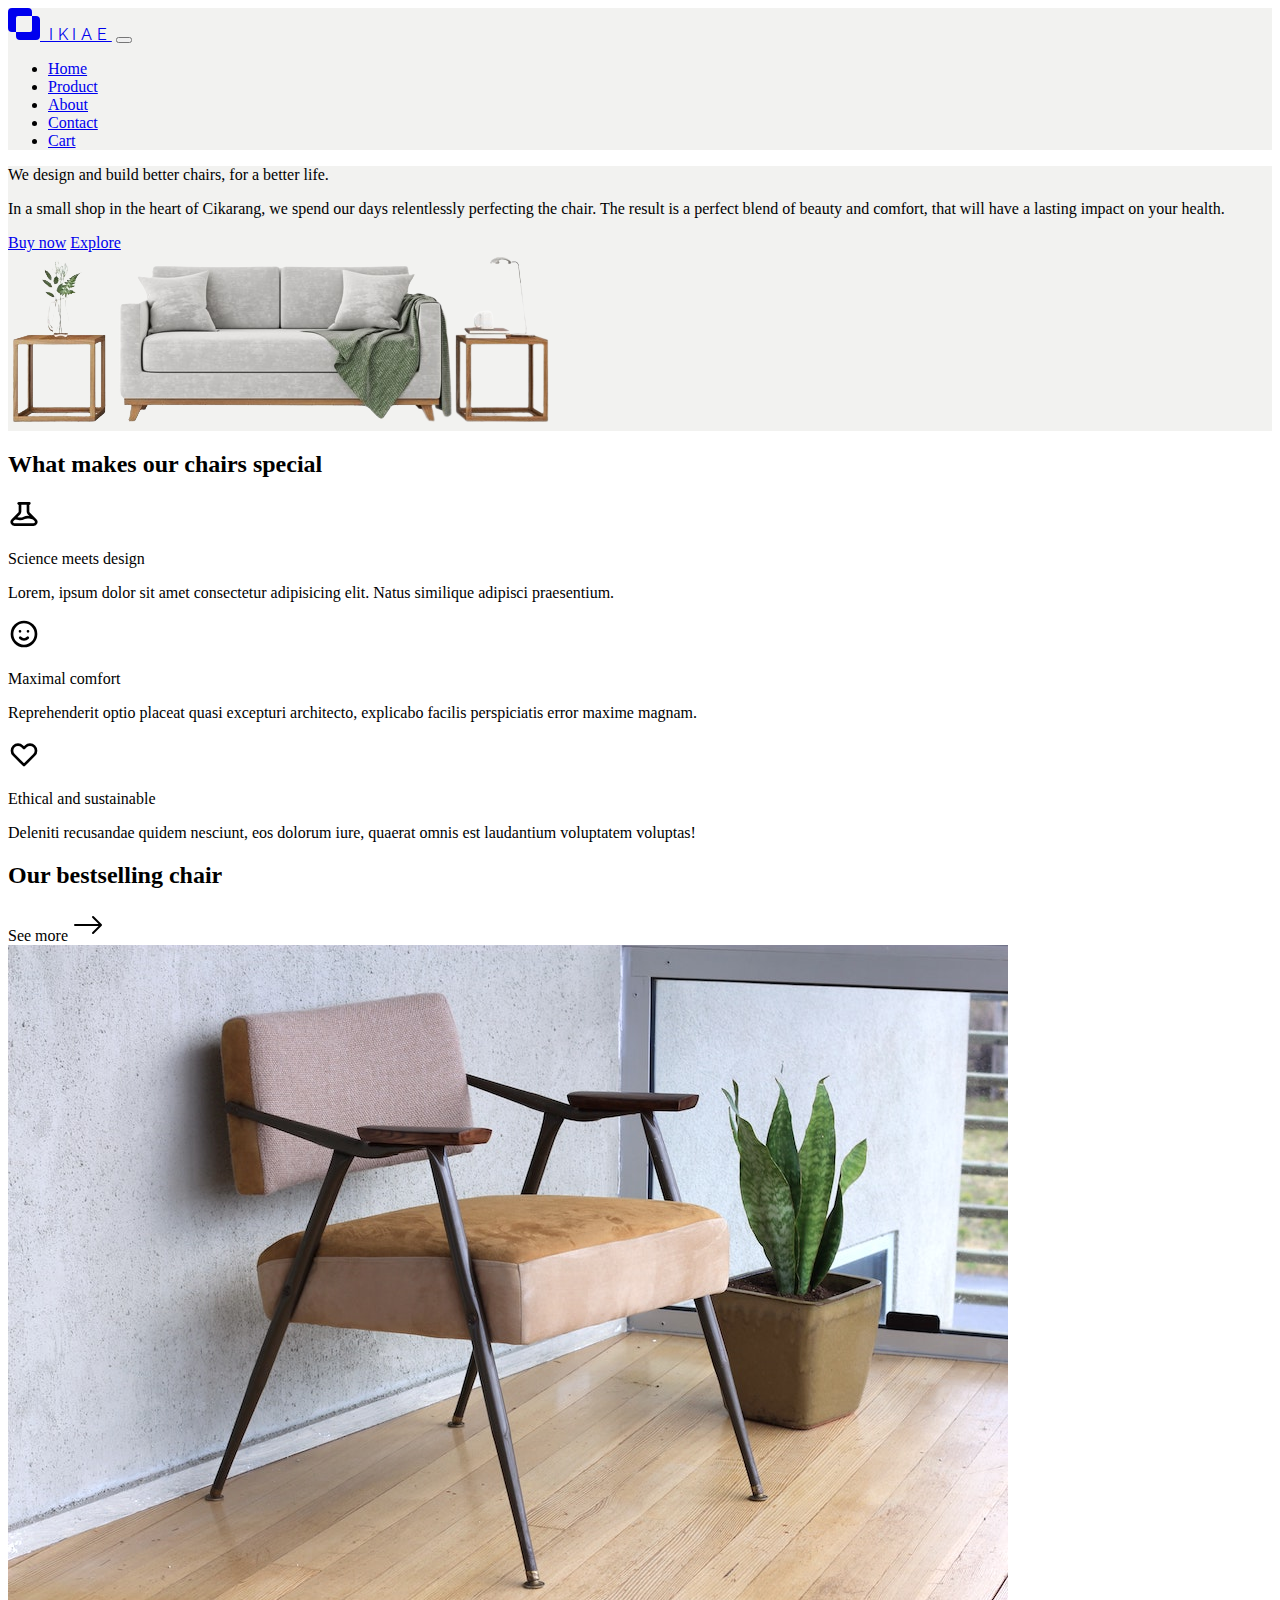
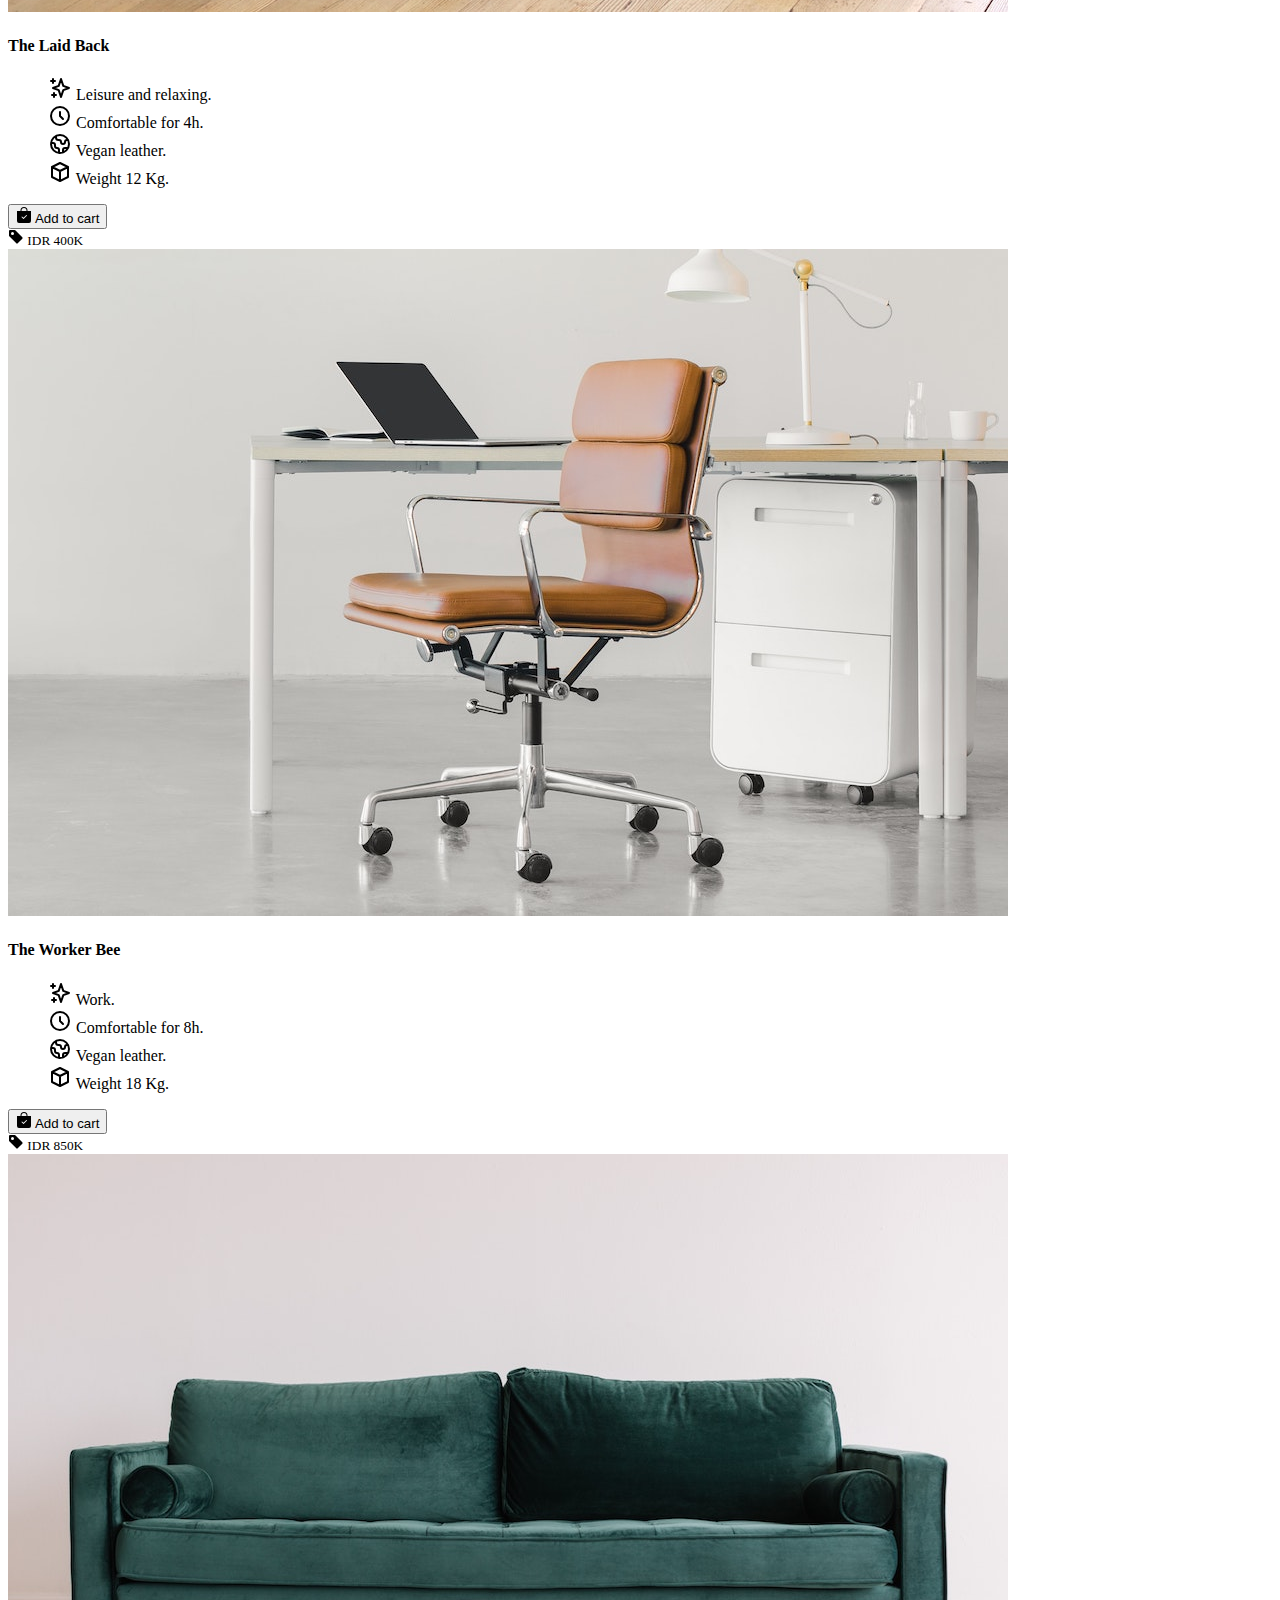
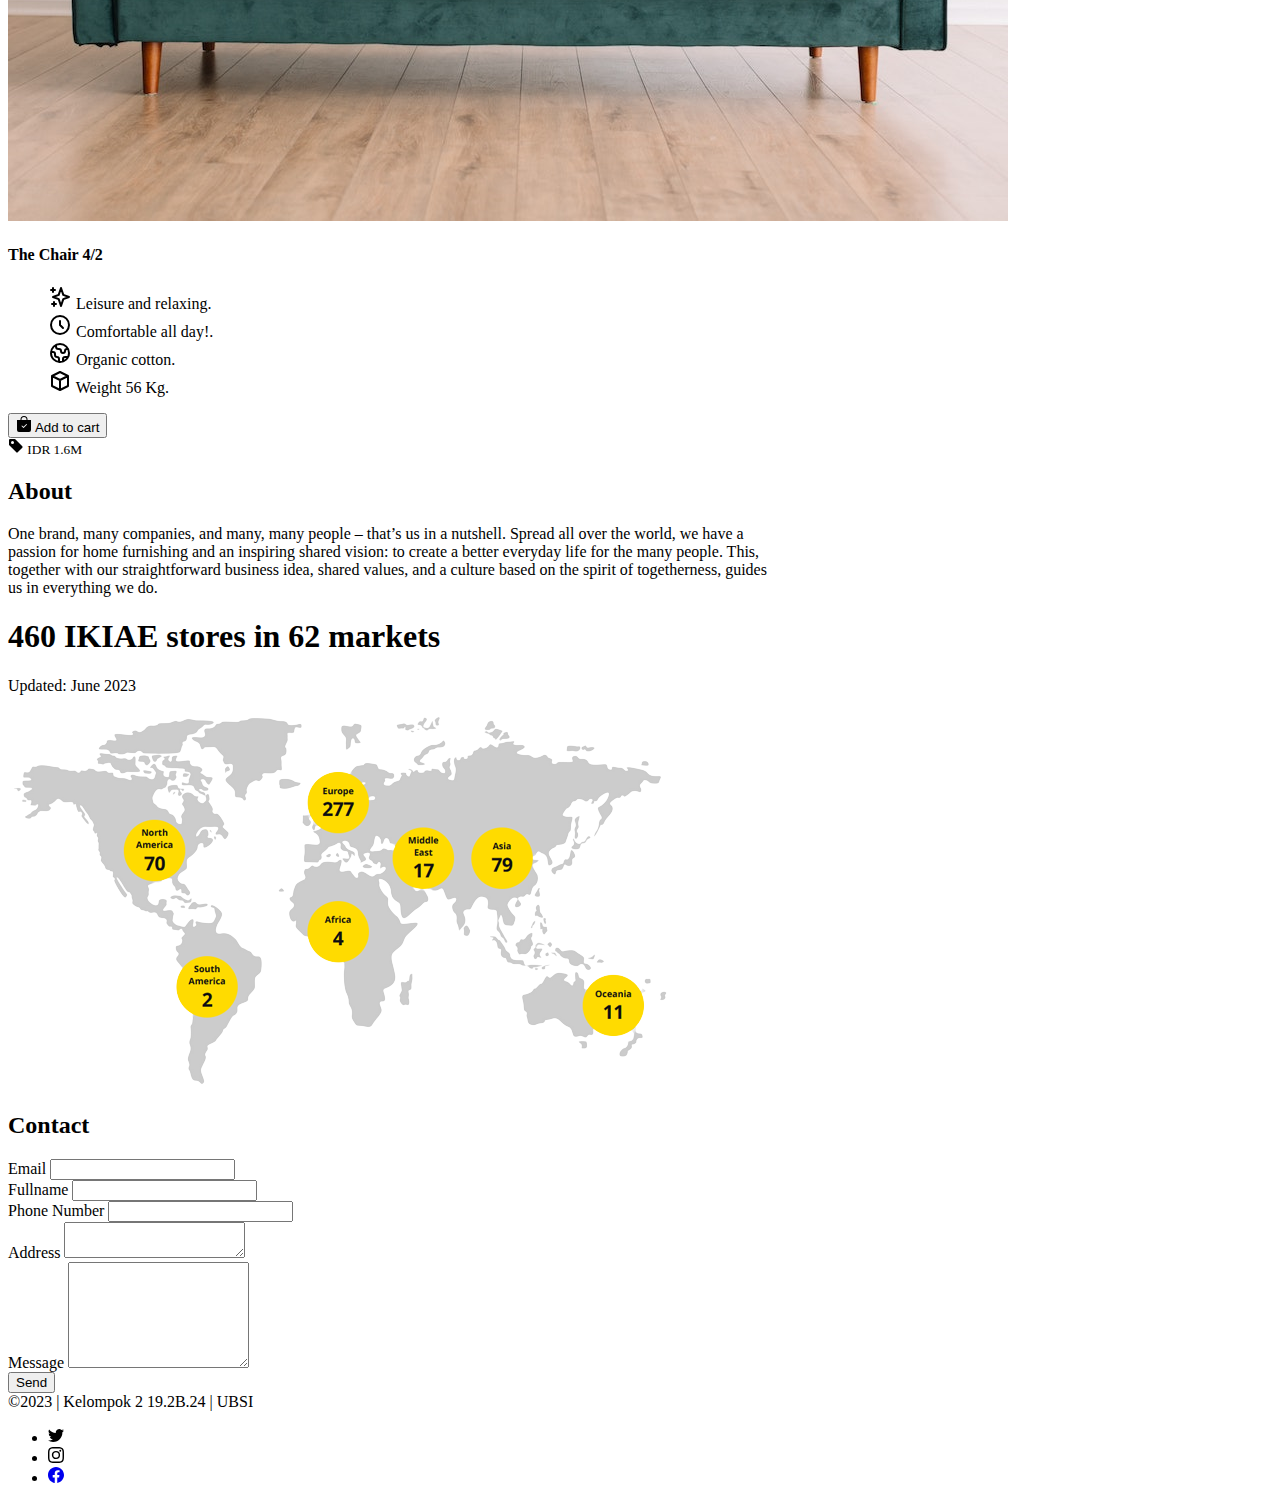
==== commit f0890a17: "menambah feature contact us" ====
--- a/index.html
+++ b/index.html
@@ -11,6 +11,7 @@
       href="https://fonts.googleapis.com/css2?family=Raleway:wght@700;900&display=swap"
       rel="stylesheet"
     />
+    <link rel="icon" type="image/svg+xml" href="img/exclude.svg" />
     <!-- GOOGLE FONT -->
 
     <!-- BOOTSTRAP DEPENDENCY -->
@@ -91,7 +92,9 @@
             </li>
 
             <li class="nav-item">
-              <a class="nav-link active" href="#">Cart</a>
+              <a class="nav-link active" href="#"
+                >Cart <span id="notif" class="badge bg-danger"></span
+              ></a>
             </li>
           </ul>
         </div>
@@ -326,14 +329,16 @@
                           d="M20 7l-8-4-8 4m16 0l-8 4m8-4v10l-8 4m0-10L4 7m8 4v10M4 7v10l8 4"
                         />
                       </svg>
-                      <span>Weight 16 Kg.</span>
+                      <span>Weight 12 Kg.</span>
                     </li>
                   </ul>
                 </div>
 
                 <div class="d-flex justify-content-between align-items-center">
                   <div class="btn-group">
-                    <button class="btn btn-sm btn-outline-secondary">
+                    <button
+                      class="add_to_cart btn btn-sm btn-outline-secondary"
+                    >
                       <svg
                         class="mb-1 me-1"
                         xmlns="http://www.w3.org/2000/svg"
@@ -457,14 +462,16 @@
                           d="M20 7l-8-4-8 4m16 0l-8 4m8-4v10l-8 4m0-10L4 7m8 4v10M4 7v10l8 4"
                         />
                       </svg>
-                      <span>Weight 22 Kg.</span>
+                      <span>Weight 18 Kg.</span>
                     </li>
                   </ul>
                 </div>
 
                 <div class="d-flex justify-content-between align-items-center">
                   <div class="btn-group">
-                    <button class="btn btn-sm btn-outline-secondary">
+                    <button
+                      class="add_to_cart btn btn-sm btn-outline-secondary"
+                    >
                       <svg
                         class="mb-1 me-1"
                         xmlns="http://www.w3.org/2000/svg"
@@ -588,14 +595,16 @@
                           d="M20 7l-8-4-8 4m16 0l-8 4m8-4v10l-8 4m0-10L4 7m8 4v10M4 7v10l8 4"
                         />
                       </svg>
-                      <span>Weight 80 Kg.</span>
+                      <span>Weight 56 Kg.</span>
                     </li>
                   </ul>
                 </div>
 
                 <div class="d-flex justify-content-between align-items-center">
                   <div class="btn-group">
-                    <button class="btn btn-sm btn-outline-secondary">
+                    <button
+                      class="add_to_cart btn btn-sm btn-outline-secondary"
+                    >
                       <svg
                         class="mb-1 me-1"
                         xmlns="http://www.w3.org/2000/svg"
@@ -654,7 +663,7 @@
 
         <h1 class="fw-bold mb-2">460 IKIAE stores in 62 markets</h1>
         <p class="mb-5">Updated: June 2023</p>
-        <img class="img img-fluid" src="img/stores.png" alt="" />
+        <img class="img img-fluid w-100 pb-5" src="img/stores.png" alt="" />
       </div>
     </div>
     <!-- ABOUT END -->
@@ -663,31 +672,56 @@
     <div style="max-width: 768px" id="contact" class="container-fluid pt-5">
       <div class="container mw-md pt-5 mx-auto">
         <h2 class="fw-bold mb-5 text-center">Contact</h2>
-        <form>
+        <form class="pb-5" method="post" action="message_handler.php">
           <div class="mb-3">
-            <label for="exampleInputEmail1" class="form-label"
-              >Email address</label
-            >
+            <label for="exampleInputEmail1" class="form-label">Email</label>
             <input
               type="email"
               class="form-control"
+              name="exampleInputEmail1"
               id="exampleInputEmail1"
               aria-describedby="emailHelp"
             />
           </div>
+
           <div class="mb-3">
-            <label for="exampleInputPassword1" class="form-label"
+            <label for="exampleInputFullname" class="form-label"
               >Fullname</label
             >
             <input
               type="text"
               class="form-control"
-              id="exampleInputPassword1"
+              id="exampleInputFullname"
+              name="exampleInputFullname"
             />
           </div>
+
+          <div class="mb-3">
+            <label for="exampleInputPhoneNumber" class="form-label"
+              >Phone Number</label
+            >
+            <input
+              type="number"
+              class="form-control"
+              name="exampleInputPhoneNumber"
+              id="exampleInputPhoneNumber"
+              aria-describedby="emailHelp"
+            />
+          </div>
+
+          <div class="mb-3">
+            <label for="exampleInputAddress" class="form-label">Address</label>
+            <textarea
+              type="text"
+              class="form-control"
+              name="exampleInputAddress"
+              id="exampleInputAddress"
+              aria-describedby="emailHelp"
+            ></textarea>
+          </div>
+
           <div class="mb-3">
             <label for="exampleInputMessage" class="form-label">Message</label>
-            <!-- <input type="text" class="form-control" id="exampleInputMessage" /> -->
             <textarea
               name="exampleInputMessage"
               id="exampleInputMessage"
@@ -698,7 +732,7 @@
             ></textarea>
           </div>
           <button type="submit" class="btn btn-success text-center">
-            Submit
+            Send
           </button>
         </form>
       </div>
@@ -717,7 +751,7 @@
           >
           </a>
           <span class="text-body-secondary text-center"
-            >&copy;2023 | Kelompok 4 19.2B.24 | UBSI</span
+            >&copy;2023 | Kelompok 2 19.2B.24 | UBSI</span
           >
         </div>
 
@@ -790,6 +824,17 @@
           document.getElementsByTagName("nav")[0].classList.add("shadow");
         }
       };
+
+      // NOTIF FUNCTION
+      let notif = document.getElementById("notif");
+      let add_to_cart = document.getElementsByClassName("add_to_cart");
+      console.info(add_to_cart.length);
+
+      for (let i = 0; i < add_to_cart.length; i++) {
+        add_to_cart[i].onclick = () => {
+          notif.textContent = Number(notif.textContent) + 1;
+        };
+      }
     </script>
   </body>
 </html>
